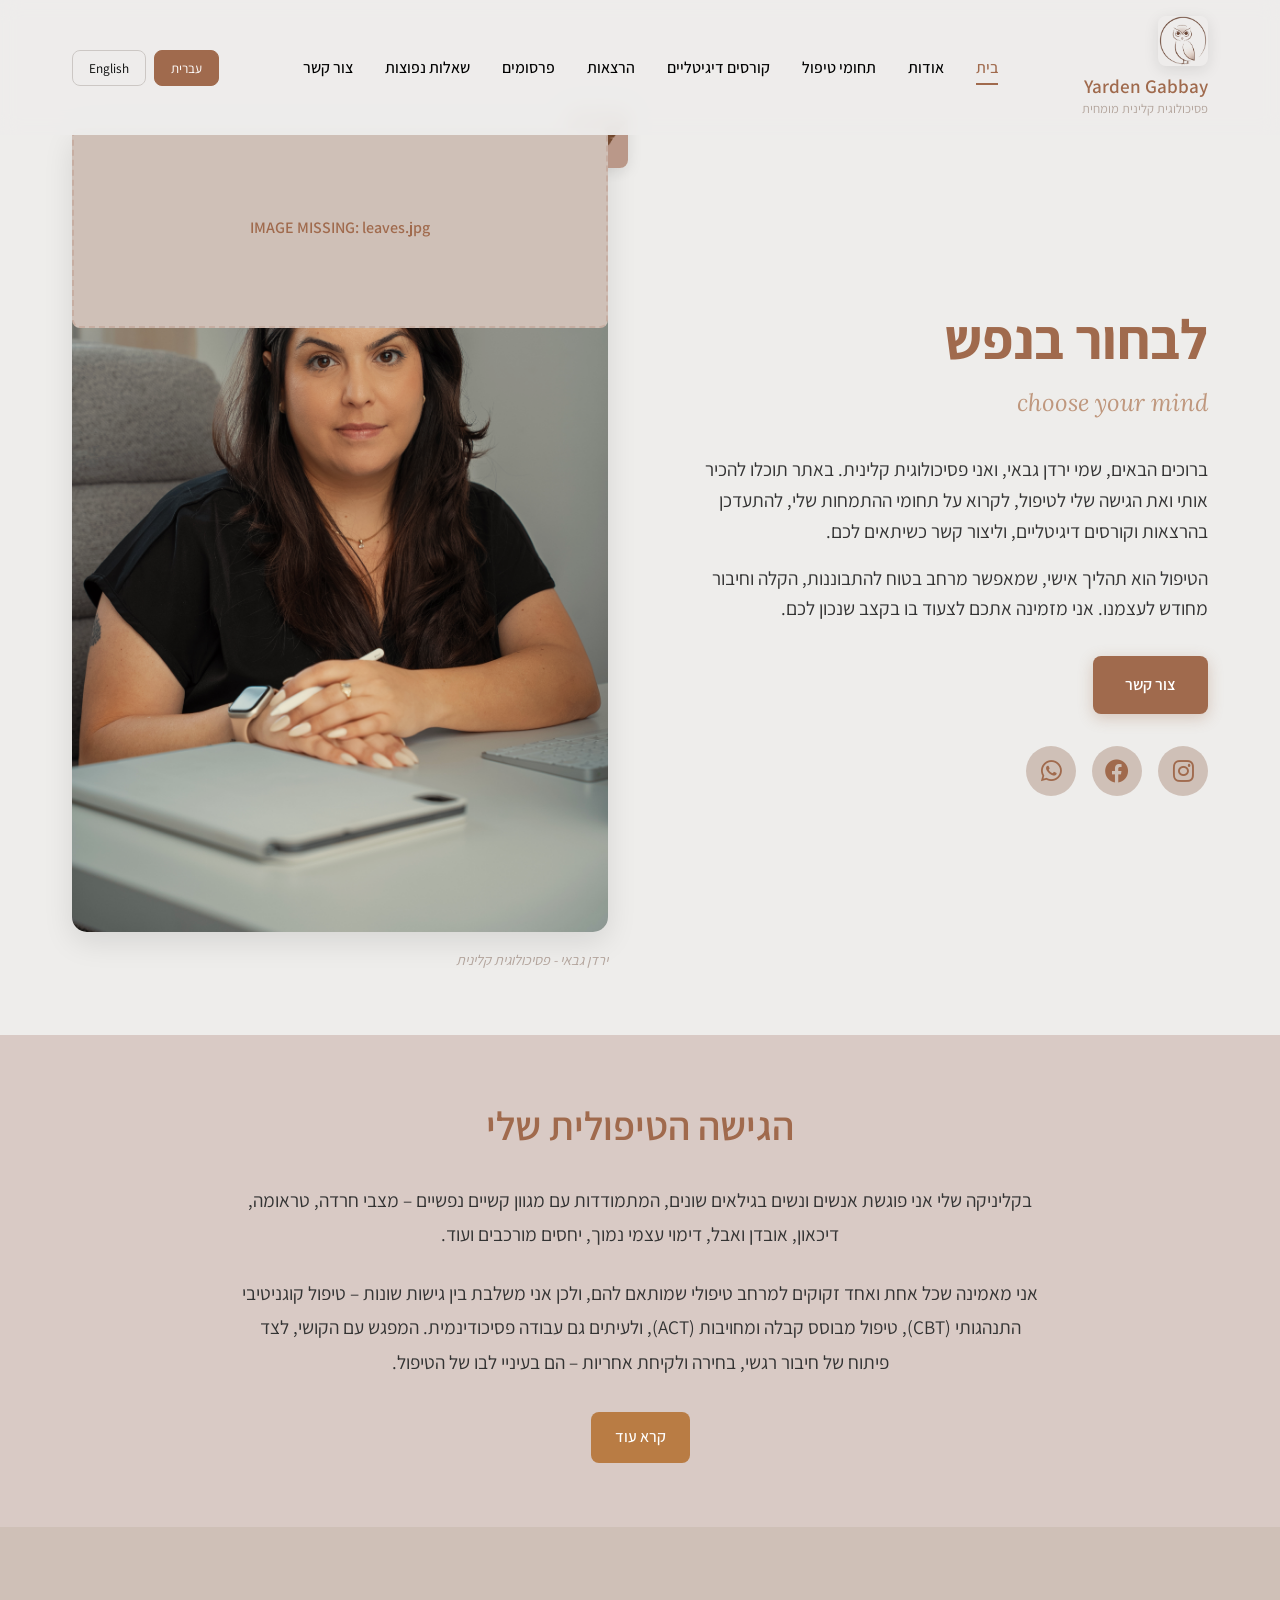
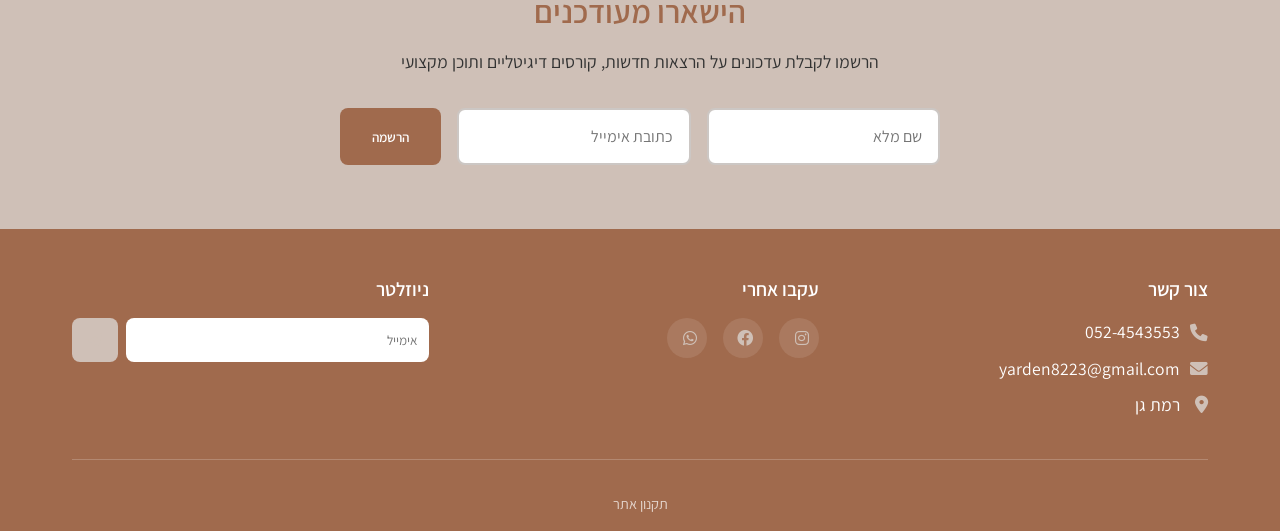
==== index.html @ 20c4f1c5 "terms + english fix" ====
<!DOCTYPE html>
<html lang="he" dir="rtl">
<head>
    <meta charset="UTF-8">
    <meta name="viewport" content="width=device-width, initial-scale=1.0">
    <title>ירדן גבאי - פסיכולוגית קלינית | Yarden Gabbay - Clinical Psychologist</title>
    <link rel="stylesheet" href="assets/css/styles.css">
    <link href="https://fonts.googleapis.com/css2?family=Assistant:wght@300;400;600;700&family=Lora:ital,wght@0,400;0,600;1,400&family=Open+Sans:wght@300;400;600&display=swap" rel="stylesheet">
    <link rel="stylesheet" href="https://cdnjs.cloudflare.com/ajax/libs/font-awesome/6.0.0/css/all.min.css">
</head>
<body>
    <!-- Navigation -->
    <nav class="navbar">
        <div class="nav-container">
            <div class="nav-logo">
                <img src="assets/images/logo.png" class="logo-image">
                <div class="logo-text">
                    <h2>Yarden Gabbay</h2>
                    <p data-en="Clinical Psychologist Specialist" data-he="פסיכולוגית קלינית מומחית">פסיכולוגית קלינית מומחית</p>
                </div>
            </div>
            <div class="nav-menu">
                <a href="index.html" class="nav-link active" data-en="Home" data-he="בית">בית</a>
                <a href="about.html" class="nav-link" data-en="About" data-he="אודות">אודות</a>
                <a href="therapy.html" class="nav-link" data-en="Areas of Therapy" data-he="תחומי טיפול">תחומי טיפול</a>
                <a href="courses.html" class="nav-link" data-en="Digital Courses" data-he="קורסים דיגיטליים">קורסים דיגיטליים</a>
                <a href="lectures.html" class="nav-link" data-en="Lectures" data-he="הרצאות">הרצאות</a>
                <a href="publications.html" class="nav-link" data-en="Publications" data-he="פרסומים">פרסומים</a>
                <a href="faq.html" class="nav-link" data-en="FAQ" data-he="שאלות נפוצות">שאלות נפוצות</a>
                <a href="contact.html" class="nav-link" data-en="Contact" data-he="צור קשר">צור קשר</a>
            </div>
            <div class="nav-toggle">
                <span class="bar"></span>
                <span class="bar"></span>
                <span class="bar"></span>
            </div>
            <div class="language-toggle">
                <button class="lang-btn active" data-lang="he">עברית</button>
                <button class="lang-btn" data-lang="en">English</button>
            </div>
        </div>
    </nav>

    <!-- Hero Section -->
    <section class="hero">
        <div class="hero-container">
            <div class="hero-content">
                <h1 class="hero-title" data-en="choose your mind" data-he="לבחור בנפש">לבחור בנפש</h1>
                <div class="hero-subtitle" data-en="לבחור בנפש" data-he="choose your mind">choose your mind</div>
                <div class="hero-text">
                    <p data-en="Welcome, I'm Yarden Gabbay, a Clinical Psychologist. Here on the website, you can learn about my therapeutic approach, explore areas of specialization, stay updated on lectures and digital courses, and reach out when the time feels right." data-he="ברוכים הבאים, שמי ירדן גבאי, ואני פסיכולוגית קלינית. באתר תוכלו להכיר אותי ואת הגישה שלי לטיפול, לקרוא על תחומי ההתמחות שלי, להתעדכן בהרצאות וקורסים דיגיטליים, וליצור קשר כשיתאים לכם.">ברוכים הבאים, שמי ירדן גבאי, ואני פסיכולוגית קלינית. באתר תוכלו להכיר אותי ואת הגישה שלי לטיפול, לקרוא על תחומי ההתמחות שלי, להתעדכן בהרצאות וקורסים דיגיטליים, וליצור קשר כשיתאים לכם.</p>
                    <p data-en="Therapy is a personal process—a safe space for reflection, relief, and reconnecting with yourself. You're invited to take the first step, at your own pace." data-he="הטיפול הוא תהליך אישי, שמאפשר מרחב בטוח להתבוננות, הקלה וחיבור מחודש לעצמנו. אני מזמינה אתכם לצעוד בו בקצב שנכון לכם.">הטיפול הוא תהליך אישי, שמאפשר מרחב בטוח להתבוננות, הקלה וחיבור מחודש לעצמנו. אני מזמינה אתכם לצעוד בו בקצב שנכון לכם.</p>
                </div>
                <div class="hero-cta">
                    <a href="contact.html" class="cta-button" data-en="Contact Me" data-he="צור קשר">צור קשר</a>
                </div>
                <div class="social-links">
                    <a href="https://instagram.com/yarden.g.psychologist" target="_blank" class="social-link">
                        <i class="fab fa-instagram"></i>
                    </a>
                    <a href="https://www.facebook.com/yarden.g.psychologist" target="_blank" class="social-link">
                        <i class="fab fa-facebook"></i>
                    </a>
                    <a href="https://wa.me/972524543553" target="_blank" class="social-link">
                        <i class="fab fa-whatsapp"></i>
                    </a>
                </div>
            </div>
            <div class="hero-visual">
                <figure>
                    <img src="assets/images/habait.jpg" alt="Yarden Gabbay - Clinical Psychologist" class="hero-image" loading="lazy">
                    <figcaption>ירדן גבאי - פסיכולוגית קלינית</figcaption>
                </figure>
                <div class="decorative-elements">
                    <img src="assets/images/feather-pen.jpg" alt="" class="decorative-icon feather" loading="lazy">
                    <img src="assets/images/leaves.jpg" alt="" class="decorative-icon leaves" loading="lazy">
                </div>
            </div>
        </div>
    </section>

    <!-- Intro Section -->
    <section class="intro">
        <div class="container">
            <div class="intro-content">
                <h2 class="section-title" data-en="My Therapeutic Approach" data-he="הגישה הטיפולית שלי">הגישה הטיפולית שלי</h2>
                <div class="intro-text">
                    <p data-en="In my clinic, I meet people of various ages who are dealing with a range of psychological difficulties – anxiety states, trauma, depression, loss and grief, low self-esteem, complex relationships, and more." data-he="בקליניקה שלי אני פוגשת אנשים ונשים בגילאים שונים, המתמודדות עם מגוון קשיים נפשיים – מצבי חרדה, טראומה, דיכאון, אובדן ואבל, דימוי עצמי נמוך, יחסים מורכבים ועוד.">בקליניקה שלי אני פוגשת אנשים ונשים בגילאים שונים, המתמודדות עם מגוון קשיים נפשיים – מצבי חרדה, טראומה, דיכאון, אובדן ואבל, דימוי עצמי נמוך, יחסים מורכבים ועוד.</p>
                    <p data-en="I believe that each person needs a therapeutic space that is tailored to them, and therefore I combine different approaches – Cognitive Behavioral Therapy (CBT), Acceptance and Commitment Therapy (ACT), and sometimes also psychodynamic work. Meeting with difficulty, alongside developing emotional connection, choice, and taking responsibility – these are, in my view, the heart of therapy." data-he="אני מאמינה שכל אחת ואחד זקוקים למרחב טיפולי שמותאם להם, ולכן אני משלבת בין גישות שונות – טיפול קוגניטיבי התנהגותי (CBT), טיפול מבוסס קבלה ומחויבות (ACT), ולעיתים גם עבודה פסיכודינמית. המפגש עם הקושי, לצד פיתוח של חיבור רגשי, בחירה ולקיחת אחריות – הם בעיניי לבו של הטיפול.">אני מאמינה שכל אחת ואחד זקוקים למרחב טיפולי שמותאם להם, ולכן אני משלבת בין גישות שונות – טיפול קוגניטיבי התנהגותי (CBT), טיפול מבוסס קבלה ומחויבות (ACT), ולעיתים גם עבודה פסיכודינמית. המפגש עם הקושי, לצד פיתוח של חיבור רגשי, בחירה ולקיחת אחריות – הם בעיניי לבו של הטיפול.</p>
                </div>
                <a href="about.html" class="read-more-btn" data-en="Read More" data-he="קרא עוד">קרא עוד</a>
            </div>
        </div>
    </section>

    <!-- Newsletter Section -->
    <section class="newsletter">
        <div class="container">
            <div class="newsletter-content">
                <h3 data-en="Stay Updated" data-he="הישארו מעודכנים">הישארו מעודכנים</h3>
                <p data-en="Subscribe to receive updates on new lectures, digital courses, and professional content" data-he="הרשמו לקבלת עדכונים על הרצאות חדשות, קורסים דיגיטליים ותוכן מקצועי">הרשמו לקבלת עדכונים על הרצאות חדשות, קורסים דיגיטליים ותוכן מקצועי</p>
                <form class="newsletter-form">
                    <input type="text" placeholder="שם מלא" data-en-placeholder="Full Name" data-he-placeholder="שם מלא" required>
                    <input type="email" placeholder="כתובת אימייל" data-en-placeholder="Email Address" data-he-placeholder="כתובת אימייל" required>
                    <button type="submit" class="newsletter-btn" data-en="Subscribe" data-he="הרשמה">הרשמה</button>
                </form>
            </div>
        </div>
    </section>

    <!-- Footer -->
    <footer class="footer">
        <div class="container">
            <div class="footer-content">
                <div class="footer-section">
                    <h4 data-en="Contact" data-he="צור קשר">צור קשר</h4>
                    <p><i class="fas fa-phone"></i> 052-4543553</p>
                    <p><i class="fas fa-envelope"></i> yarden8223@gmail.com</p>
                    <p><i class="fas fa-map-marker-alt"></i> <span data-en="Ramat Gan" data-he="רמת גן">רמת גן</span></p>
                </div>
                <div class="footer-section">
                    <h4 data-en="Follow Me" data-he="עקבו אחרי">עקבו אחרי</h4>
                    <div class="social-links-footer">
                        <a href="https://instagram.com/yarden.g.psychologist" target="_blank">
                            <i class="fab fa-instagram"></i>
                        </a>
                        <a href="https://www.facebook.com/yarden.g.psychologist" target="_blank">
                            <i class="fab fa-facebook"></i>
                        </a>
                        <a href="https://wa.me/972524543553" target="_blank">
                            <i class="fab fa-whatsapp"></i>
                        </a>
                    </div>
                </div>
                <div class="footer-section">
                    <h4 data-en="Newsletter" data-he="ניוזלטר">ניוזלטר</h4>
                    <form class="footer-newsletter">
                        <input type="email" placeholder="אימייל" data-en-placeholder="Email" data-he-placeholder="אימייל" required>
                        <button type="submit"><i class="fas fa-paper-plane"></i></button>
                    </form>
                </div>
            </div>
            <div class="footer-disclaimer">
                <p><a href="terms.html" class="footer-link" data-en="Terms and Conditions" data-he="תקנון אתר">תקנון אתר</a></p>
            </div>
        </div>
    </footer>

    <script src="assets/js/script.js"></script>
    <script src="assets/js/image-handler.js"></script>
</body>
</html>
---- assets/css/styles.css ----
/* Reset and Base Styles */
* {
    margin: 0;
    padding: 0;
    box-sizing: border-box;
}

:root {
    /* Color Palette */
    --bg-primary: #eeedeb;
    --accent-primary: #a06a4d;
    --accent-secondary: #bf977d;
    --accent-hover: #9f5e36;
    --accent-light: #cfc0b7;
    --accent-muted: #c7aea2;
    --text-muted: #b4a59d;
    --card-bg: #d9cac5;
    --button-secondary: #b97c44;
    --border-color: #ccc7c4;
    
    /* Typography */
    --font-hebrew: 'Assistant', sans-serif;
    --font-english: 'Lora', serif;
    --font-ui: 'Open Sans', sans-serif;
    
    /* Spacing */
    --section-padding: 4rem 0;
    --container-padding: 0 2rem;
    --border-radius: 8px;
    --transition: all 0.3s ease;
}

/* Image System - Global Rules */
figure {
    margin: 0;
    padding: 0;
    text-align: center;
    opacity: 0;
    transform: translateY(30px);
    animation: fadeInUp 0.8s ease forwards;
}

figure img {
    max-width: 100%;
    height: auto;
    border-radius: var(--border-radius);
    box-shadow: 0 4px 15px rgba(0, 0, 0, 0.1);
    transition: all 0.4s cubic-bezier(0.4, 0, 0.2, 1);
    object-fit: cover;
    object-position: center;
    filter: brightness(0.95);
}

figure img:hover {
    transform: scale(1.05) translateY(-5px);
    box-shadow: 0 8px 25px rgba(0, 0, 0, 0.2);
    filter: brightness(1.05);
}

/* Image Animation Keyframes */
@keyframes fadeInUp {
    from {
        opacity: 0;
        transform: translateY(30px);
    }
    to {
        opacity: 1;
        transform: translateY(0);
    }
}

@keyframes float {
    0%, 100% {
        transform: translateY(0px);
    }
    50% {
        transform: translateY(-10px);
    }
}

@keyframes pulse {
    0%, 100% {
        transform: scale(1);
    }
    50% {
        transform: scale(1.02);
    }
}

@keyframes slideInLeft {
    from {
        opacity: 0;
        transform: translateX(-50px);
    }
    to {
        opacity: 1;
        transform: translateX(0);
    }
}

@keyframes slideInRight {
    from {
        opacity: 0;
        transform: translateX(50px);
    }
    to {
        opacity: 1;
        transform: translateX(0);
    }
}

/* Staggered animation delays for multiple images */
figure:nth-child(1) { animation-delay: 0.1s; }
figure:nth-child(2) { animation-delay: 0.2s; }
figure:nth-child(3) { animation-delay: 0.3s; }
figure:nth-child(4) { animation-delay: 0.4s; }
figure:nth-child(5) { animation-delay: 0.5s; }
figure:nth-child(6) { animation-delay: 0.6s; }

/* Special animations for different image types */
.hero-image {
    animation: fadeInUp 1s ease forwards, float 6s ease-in-out infinite;
}

.about-photo {
    animation: slideInLeft 0.8s ease forwards;
}

.therapy-image img {
    animation: slideInRight 0.8s ease forwards;
}

.article-image img {
    animation: fadeInUp 0.8s ease forwards, pulse 4s ease-in-out infinite;
}

/* Additional image animations */
.course-image {
    animation: fadeInUp 0.8s ease forwards;
    transition: all 0.4s cubic-bezier(0.4, 0, 0.2, 1);
}

.course-image:hover {
    transform: scale(1.08) translateY(-8px);
    box-shadow: 0 12px 30px rgba(0, 0, 0, 0.25);
}

.lecture-image {
    animation: slideInRight 0.8s ease forwards;
    transition: all 0.4s cubic-bezier(0.4, 0, 0.2, 1);
}

.lecture-image:hover {
    transform: scale(1.06) rotate(1deg);
    box-shadow: 0 10px 25px rgba(0, 0, 0, 0.2);
}

.publication-image {
    animation: fadeInUp 0.8s ease forwards;
    transition: all 0.4s cubic-bezier(0.4, 0, 0.2, 1);
}

.publication-image:hover {
    transform: scale(1.04) translateY(-3px);
    box-shadow: 0 8px 20px rgba(0, 0, 0, 0.18);
}

/* Loading animation for images */
.image-loading {
    opacity: 0;
    transform: scale(0.9);
    transition: opacity 0.6s ease, transform 0.6s ease;
}

.image-loaded {
    opacity: 1;
    transform: scale(1);
}

/* Parallax effect for hero images */
.hero-image {
    transform-style: preserve-3d;
    perspective: 1000px;
}

.hero-image:hover {
    transform: scale(1.05) translateZ(20px);
}

/* Bounce animation for interactive elements */
@keyframes bounce {
    0%, 20%, 50%, 80%, 100% {
        transform: translateY(0);
    }
    40% {
        transform: translateY(-10px);
    }
    60% {
        transform: translateY(-5px);
    }
}

.bounce-on-hover:hover {
    animation: bounce 1s ease;
}

/* Respect prefers-reduced-motion */
@media (prefers-reduced-motion: reduce) {
    figure {
        animation: none;
        opacity: 1;
        transform: none;
    }
    
    figure img:hover {
        transform: none;
        filter: none;
    }
    
    .hero-image,
    .about-photo,
    .therapy-image img,
    .article-image img,
    .course-image,
    .lecture-image,
    .publication-image,
    .logo-image,
    .icon-img,
    .article-decoration {
        animation: none;
    }
    
    .bounce-on-hover:hover {
        animation: none;
    }
    
    .image-loading,
    .image-loaded {
        opacity: 1;
        transform: none;
    }
}

figcaption {
    margin-top: 0.5rem;
    font-size: 0.9rem;
    color: var(--text-muted);
    font-style: italic;
}

/* Image Placeholder for Missing Images */
.image-placeholder {
    display: flex;
    align-items: center;
    justify-content: center;
    min-height: 200px;
    background: var(--accent-light);
    border: 2px dashed var(--accent-muted);
    border-radius: var(--border-radius);
    color: var(--accent-primary);
    font-weight: 600;
    font-size: 1rem;
    text-align: center;
    padding: 2rem;
}

/* Responsive Image Sizing */
.hero-image {
    width: 100%;
    max-width: 500px;
    height: auto;
}

.content-image {
    width: 100%;
    max-width: 400px;
    height: auto;
}

/* RTL/LTR Image Alignment */
[dir="rtl"] figure {
    text-align: center;
}

[dir="ltr"] figure {
    text-align: center;
}

@media (min-width: 768px) {
    [dir="rtl"] figure {
        text-align: right;
    }
    
    [dir="ltr"] figure {
        text-align: left;
    }
}

body {
    font-family: var(--font-hebrew);
    background-color: var(--bg-primary);
    color: #000;
    line-height: 1.6;
    direction: rtl;
}

.container {
    max-width: 1200px;
    margin: 0 auto;
    padding: var(--container-padding);
}

/* Typography */
h1, h2, h3, h4, h5, h6 {
    font-family: var(--font-hebrew);
    font-weight: 600;
    margin-bottom: 1rem;
    line-height: 1.3;
}

h1 { font-size: 2.5rem; }
h2 { font-size: 2rem; }
h3 { font-size: 1.5rem; }
h4 { font-size: 1.25rem; }

p {
    margin-bottom: 1rem;
    font-size: 1.1rem;
}

/* Navigation */
.navbar {
    position: fixed;
    top: 0;
    width: 100%;
    background: rgba(238, 237, 235, 0.95);
    backdrop-filter: blur(10px);
    z-index: 1000;
    padding: 1rem 0;
    transition: var(--transition);
}

.nav-container {
    max-width: 1200px;
    margin: 0 auto;
    padding: 0 2rem;
    display: flex;
    justify-content: space-between;
    align-items: center;
}

.nav-logo .logo-img {
    height: 50px;
    width: auto;
}

.nav-menu {
    display: flex;
    gap: 2rem;
    align-items: center;
}

.nav-link {
    text-decoration: none;
    color: #000;
    font-weight: 500;
    transition: var(--transition);
    position: relative;
}

.nav-link:hover,
.nav-link.active {
    color: var(--accent-primary);
}

.nav-link::after {
    content: '';
    position: absolute;
    bottom: -5px;
    left: 0;
    width: 0;
    height: 2px;
    background: var(--accent-primary);
    transition: var(--transition);
}

.nav-link:hover::after,
.nav-link.active::after {
    width: 100%;
}

.nav-toggle {
    display: none;
    flex-direction: column;
    cursor: pointer;
}

.bar {
    width: 25px;
    height: 3px;
    background: #000;
    margin: 3px 0;
    transition: var(--transition);
}

.language-toggle {
    display: flex;
    gap: 0.5rem;
}

.lang-btn {
    background: none;
    border: 1px solid var(--border-color);
    padding: 0.5rem 1rem;
    border-radius: var(--border-radius);
    cursor: pointer;
    transition: var(--transition);
    font-family: var(--font-hebrew);
}

.lang-btn.active,
.lang-btn:hover {
    background: var(--accent-primary);
    color: white;
    border-color: var(--accent-primary);
}

/* Hero Section */
.hero {
    padding: 8rem 0 4rem;
    background: var(--bg-primary);
    min-height: 100vh;
    display: flex;
    align-items: center;
}

.hero-container {
    max-width: 1200px;
    margin: 0 auto;
    padding: 0 2rem;
    display: grid;
    grid-template-columns: 1fr 1fr;
    gap: 4rem;
    align-items: center;
}

.hero-title {
    font-size: 3.5rem;
    font-weight: 700;
    color: var(--accent-primary);
    margin-bottom: 0.5rem;
    animation: fadeInUp 1s ease;
}

.hero-subtitle {
    font-family: var(--font-english);
    font-size: 1.5rem;
    color: var(--accent-secondary);
    margin-bottom: 2rem;
    font-style: italic;
    animation: fadeInUp 1s ease 0.2s both;
}

.hero-text {
    margin-bottom: 2rem;
    animation: fadeInUp 1s ease 0.4s both;
}

.hero-text p {
    font-size: 1.2rem;
    margin-bottom: 1rem;
    color: #333;
}

.hero-cta {
    margin-bottom: 2rem;
    animation: fadeInUp 1s ease 0.6s both;
}

.cta-button {
    display: inline-block;
    background: var(--accent-primary);
    color: white;
    padding: 1rem 2rem;
    text-decoration: none;
    border-radius: var(--border-radius);
    font-weight: 600;
    transition: var(--transition);
    box-shadow: 0 4px 15px rgba(160, 106, 77, 0.3);
}

.cta-button:hover {
    background: var(--accent-hover);
    transform: translateY(-2px);
    box-shadow: 0 6px 20px rgba(160, 106, 77, 0.4);
}

.social-links {
    display: flex;
    gap: 1rem;
    animation: fadeInUp 1s ease 0.8s both;
}

.social-link {
    display: flex;
    align-items: center;
    justify-content: center;
    width: 50px;
    height: 50px;
    background: var(--accent-light);
    color: var(--accent-primary);
    border-radius: 50%;
    text-decoration: none;
    transition: var(--transition);
    font-size: 1.5rem;
}

.social-link:hover {
    background: var(--accent-primary);
    color: white;
    transform: scale(1.1);
}

.hero-visual {
    position: relative;
    display: flex;
    justify-content: center;
    align-items: center;
    animation: fadeInRight 1s ease 0.4s both;
    min-height: 400px;
}

.hero-image {
    max-width: 100%;
    height: auto;
    border-radius: 15px;
    box-shadow: 0 10px 30px rgba(0, 0, 0, 0.1);
    object-fit: contain;
}

.decorative-elements {
    position: absolute;
    width: 100%;
    height: 100%;
    pointer-events: none;
    z-index: 2;
}

.decorative-icon {
    position: absolute;
    opacity: 0.3;
    transition: var(--transition);
    width: 60px;
    height: auto;
    z-index: 1;
}

.decorative-icon[src*="feather-pen.jpg"] {
    width: 60px;
    height: auto;
}

.decorative-icon[src*="leaves.jpg"] {
    width: 80px;
    height: auto;
}

.decorative-icon.feather {
    top: -20px;
    right: -20px;
    width: 60px;
    height: auto;
    transform: rotate(15deg);
}

.decorative-icon.leaves {
    bottom: -20px;
    left: -20px;
    width: 80px;
    height: auto;
    transform: rotate(-10deg);
}

/* Intro Section */
.intro {
    padding: var(--section-padding);
    background: var(--card-bg);
}

.intro-content {
    max-width: 800px;
    margin: 0 auto;
    text-align: center;
}

.section-title {
    font-size: 2.5rem;
    color: var(--accent-primary);
    margin-bottom: 2rem;
    animation: fadeInUp 1s ease;
}

.intro-text {
    margin-bottom: 2rem;
    animation: fadeInUp 1s ease 0.2s both;
}

.intro-text p {
    font-size: 1.2rem;
    line-height: 1.8;
    color: #333;
    margin-bottom: 1.5rem;
}

.read-more-btn {
    display: inline-block;
    background: var(--button-secondary);
    color: white;
    padding: 0.8rem 1.5rem;
    text-decoration: none;
    border-radius: var(--border-radius);
    font-weight: 500;
    transition: var(--transition);
    animation: fadeInUp 1s ease 0.4s both;
}

.read-more-btn:hover {
    background: var(--accent-hover);
    transform: translateY(-2px);
}

/* Newsletter Section */
.newsletter {
    padding: var(--section-padding);
    background: var(--accent-light);
}

.newsletter-content {
    max-width: 600px;
    margin: 0 auto;
    text-align: center;
}

.newsletter-content h3 {
    font-size: 2rem;
    color: var(--accent-primary);
    margin-bottom: 1rem;
}

.newsletter-content p {
    font-size: 1.1rem;
    margin-bottom: 2rem;
    color: #333;
}

.newsletter-form {
    display: flex;
    gap: 1rem;
    flex-wrap: wrap;
    justify-content: center;
}

.newsletter-form input {
    flex: 1;
    min-width: 200px;
    padding: 1rem;
    border: 2px solid var(--border-color);
    border-radius: var(--border-radius);
    font-family: var(--font-hebrew);
    font-size: 1rem;
    transition: var(--transition);
}

.newsletter-form input:focus {
    outline: none;
    border-color: var(--accent-primary);
}

.newsletter-btn {
    background: var(--accent-primary);
    color: white;
    border: none;
    padding: 1rem 2rem;
    border-radius: var(--border-radius);
    font-family: var(--font-hebrew);
    font-weight: 600;
    cursor: pointer;
    transition: var(--transition);
}

.newsletter-btn:hover {
    background: var(--accent-hover);
    transform: translateY(-2px);
}

/* Footer */
.footer {
    background: var(--accent-primary);
    color: white;
    padding: 3rem 0 1rem;
}

.footer-content {
    display: grid;
    grid-template-columns: repeat(auto-fit, minmax(250px, 1fr));
    gap: 2rem;
    margin-bottom: 2rem;
}

.footer-section h4 {
    margin-bottom: 1rem;
    font-size: 1.2rem;
}

.footer-section p {
    margin-bottom: 0.5rem;
    display: flex;
    align-items: center;
    gap: 0.5rem;
}

.footer-section i {
    width: 20px;
    color: var(--accent-light);
}

.social-links-footer {
    display: flex;
    gap: 1rem;
}

.social-links-footer a {
    display: flex;
    align-items: center;
    justify-content: center;
    width: 40px;
    height: 40px;
    background: rgba(255, 255, 255, 0.1);
    color: white;
    border-radius: 50%;
    text-decoration: none;
    transition: var(--transition);
}

.social-links-footer a:hover {
    background: rgba(255, 255, 255, 0.2);
    transform: scale(1.1);
}

.footer-newsletter {
    display: flex;
    gap: 0.5rem;
}

.footer-newsletter input {
    flex: 1;
    padding: 0.8rem;
    border: none;
    border-radius: var(--border-radius);
    font-family: var(--font-hebrew);
}

.footer-newsletter button {
    background: var(--accent-light);
    color: var(--accent-primary);
    border: none;
    padding: 0.8rem;
    border-radius: var(--border-radius);
    cursor: pointer;
    transition: var(--transition);
}

.footer-newsletter button:hover {
    background: white;
}

.footer-disclaimer {
    text-align: center;
    padding-top: 2rem;
    border-top: 1px solid rgba(255, 255, 255, 0.2);
}

.footer-disclaimer p {
    font-size: 0.9rem;
    opacity: 0.8;
    margin: 0;
}

.footer-link {
    color: white;
    text-decoration: none;
    font-family: var(--font-hebrew);
    font-size: 0.9rem;
    transition: var(--transition);
    opacity: 0.9;
}

.footer-link:hover {
    color: var(--accent-light);
    text-decoration: underline;
    opacity: 1;
}

/* Animations */
@keyframes fadeInUp {
    from {
        opacity: 0;
        transform: translateY(30px);
    }
    to {
        opacity: 1;
        transform: translateY(0);
    }
}

@keyframes fadeInRight {
    from {
        opacity: 0;
        transform: translateX(30px);
    }
    to {
        opacity: 1;
        transform: translateX(0);
    }
}

/* Responsive Design */
@media (max-width: 768px) {
    .nav-menu {
        position: fixed;
        left: -100%;
        top: 70px;
        flex-direction: column;
        background-color: var(--bg-primary);
        width: 100%;
        text-align: center;
        transition: 0.3s;
        box-shadow: 0 10px 27px rgba(0, 0, 0, 0.05);
        padding: 2rem 0;
    }

    .nav-menu.active {
        left: 0;
    }

    .nav-toggle {
        display: flex;
    }

    .nav-toggle.active .bar:nth-child(2) {
        opacity: 0;
    }

    .nav-toggle.active .bar:nth-child(1) {
        transform: translateY(8px) rotate(45deg);
    }

    .nav-toggle.active .bar:nth-child(3) {
        transform: translateY(-8px) rotate(-45deg);
    }

    .hero-container {
        grid-template-columns: 1fr;
        text-align: center;
        gap: 2rem;
    }

    .hero-title {
        font-size: 2.5rem;
    }

    .hero-visual {
        min-height: 300px;
    }

    .hero-image {
        max-width: 350px;
    }

    .about-grid {
        grid-template-columns: 1fr;
        gap: 2rem;
    }

    .about-visual {
        position: static;
        margin-top: 2rem;
    }

    .about-images {
        gap: 1.5rem;
    }

    .therapy-image-overlay {
        position: static;
        margin: 2rem auto;
        text-align: center;
    }

    .therapy-image {
        max-width: 250px;
        transform: rotate(-3deg);
    }

    .newsletter-form {
        flex-direction: column;
    }

    .newsletter-form input {
        min-width: auto;
    }

    .footer-content {
        grid-template-columns: 1fr;
        text-align: center;
    }
}

@media (max-width: 480px) {
    .container {
        padding: 0 1rem;
    }

    .hero-title {
        font-size: 2rem;
    }

    .section-title {
        font-size: 1.8rem;
    }
}

/* About Page Styles */
.about-hero {
    padding: 8rem 0 4rem;
    background: var(--bg-primary);
    text-align: center;
}

.page-title {
    font-size: 3rem;
    color: var(--accent-primary);
    margin-bottom: 1rem;
    animation: fadeInUp 1s ease;
}

.page-subtitle {
    font-size: 1.3rem;
    color: var(--accent-secondary);
    animation: fadeInUp 1s ease 0.2s both;
}

.about-content {
    padding: var(--section-padding);
    background: white;
}

.about-grid {
    display: grid;
    grid-template-columns: 2fr 1fr;
    gap: 4rem;
    align-items: start;
}

.about-section {
    margin-bottom: 3rem;
    animation: fadeInUp 1s ease;
}

.about-section h2 {
    color: var(--accent-primary);
    font-size: 1.8rem;
    margin-bottom: 1.5rem;
    font-weight: 600;
}

.about-section p {
    color: #333;
    line-height: 1.8;
    margin-bottom: 1.5rem;
    font-size: 1.1rem;
}

.credentials-list {
    list-style: none;
    padding: 0;
}

.credentials-list li {
    color: #333;
    margin-bottom: 1rem;
    padding-right: 2rem;
    position: relative;
    line-height: 1.6;
    font-size: 1.1rem;
}

.credentials-list li::before {
    content: '✓';
    position: absolute;
    right: 0;
    color: var(--accent-primary);
    font-weight: bold;
    font-size: 1.2rem;
}

.about-visual {
    text-align: center;
    position: sticky;
    top: 120px;
}

.about-images {
    display: flex;
    flex-direction: column;
    gap: 2rem;
    margin-bottom: 2rem;
}

.about-image {
    margin: 0;
}

.about-photo {
    max-width: 100%;
    height: auto;
    border-radius: 15px;
    box-shadow: 0 10px 30px rgba(0, 0, 0, 0.1);
    transition: var(--transition);
}

.about-photo:hover {
    transform: translateY(-5px);
    box-shadow: 0 15px 40px rgba(0, 0, 0, 0.15);
}

.photo-decoration {
    position: absolute;
    top: -20px;
    right: -20px;
}

.photo-decoration .decorative-icon {
    width: 60px;
    height: auto;
    opacity: 0.3;
    transform: rotate(15deg);
}

.photo-caption h3 {
    color: var(--accent-primary);
    margin-bottom: 0.5rem;
    font-size: 1.5rem;
}

.photo-caption p {
    color: var(--accent-secondary);
    font-size: 1rem;
}

.about-cta {
    padding: var(--section-padding);
    background: var(--accent-light);
    text-align: center;
}

.cta-content h2 {
    color: var(--accent-primary);
    font-size: 2.5rem;
    margin-bottom: 1rem;
}

.cta-content p {
    color: #333;
    font-size: 1.2rem;
    margin-bottom: 2rem;
    max-width: 600px;
    margin-left: auto;
    margin-right: auto;
}

/* English Language Styles */
[lang="en"] {
    direction: ltr;
    font-family: var(--font-english);
    text-align: left;
}

[lang="en"] .nav-menu {
    flex-direction: row-reverse;
}

[lang="en"] .hero-container {
    flex-direction: row-reverse;
}

[lang="en"] .intro-content {
    text-align: left;
}

[lang="en"] .newsletter-content {
    text-align: left;
}

[lang="en"] .footer-content {
    flex-direction: row-reverse;
}

[lang="en"] .about-grid {
    flex-direction: row-reverse;
}

[lang="en"] .credentials-list li {
    padding-right: 0;
    padding-left: 2rem;
}

[lang="en"] .credentials-list li::before {
    right: auto;
    left: 0;
}

[lang="en"] .photo-decoration {
    right: auto;
    left: -20px;
}

/* Therapy Page Styles */
.therapy-hero {
    padding: 8rem 0 4rem;
    background: var(--bg-primary);
    text-align: center;
}

.therapy-areas {
    padding: var(--section-padding);
    background: white;
}

.therapy-grid {
    display: grid;
    grid-template-columns: repeat(auto-fit, minmax(300px, 1fr));
    gap: 2rem;
    margin-top: 2rem;
}

.therapy-card {
    background: var(--card-bg);
    padding: 2rem;
    border-radius: var(--border-radius);
    text-align: center;
    transition: var(--transition);
    box-shadow: 0 4px 15px rgba(0, 0, 0, 0.05);
    animation: fadeInUp 1s ease;
}

.therapy-card:hover {
    transform: translateY(-5px);
    box-shadow: 0 8px 25px rgba(0, 0, 0, 0.1);
}

.therapy-icon {
    margin-bottom: 1.5rem;
}

.therapy-icon i {
    font-size: 3rem;
    color: var(--accent-primary);
    background: linear-gradient(135deg, var(--accent-primary), var(--accent-secondary));
    -webkit-background-clip: text;
    -webkit-text-fill-color: transparent;
    background-clip: text;
}

.therapy-card h3 {
    color: var(--accent-primary);
    font-size: 1.5rem;
    margin-bottom: 1rem;
    font-weight: 600;
}

.therapy-card p {
    color: #333;
    line-height: 1.6;
    font-size: 1rem;
}

.therapy-approach {
    padding: var(--section-padding);
    background: var(--accent-light);
    position: relative;
}

.therapy-image-overlay {
    position: absolute;
    top: -200px;
    left: 10%;
    z-index: 10;
}

.therapy-image {
    max-width: 300px;
    transform: rotate(-5deg);
}

.therapy-image img {
    width: 100%;
    height: auto;
    border-radius: 15px;
    box-shadow: 0 10px 30px rgba(0, 0, 0, 0.1);
    transition: var(--transition);
}

.therapy-image img:hover {
    transform: translateY(-5px);
    box-shadow: 0 15px 40px rgba(0, 0, 0, 0.15);
}

.approach-content {
    max-width: 800px;
    margin: 0 auto;
    text-align: center;
}

.approach-content h2 {
    color: var(--accent-primary);
    font-size: 2.5rem;
    margin-bottom: 1rem;
}

.approach-content > p {
    color: #333;
    font-size: 1.2rem;
    margin-bottom: 3rem;
}

.approach-methods {
    display: grid;
    grid-template-columns: repeat(auto-fit, minmax(250px, 1fr));
    gap: 2rem;
}

.method {
    background: white;
    padding: 2rem;
    border-radius: var(--border-radius);
    box-shadow: 0 4px 15px rgba(0, 0, 0, 0.05);
    transition: var(--transition);
}

.method:hover {
    transform: translateY(-3px);
    box-shadow: 0 6px 20px rgba(0, 0, 0, 0.1);
}

.method h4 {
    color: var(--accent-primary);
    font-size: 1.3rem;
    margin-bottom: 1rem;
    font-weight: 600;
}

.method p {
    color: #333;
    line-height: 1.6;
}

.therapy-cta {
    padding: var(--section-padding);
    background: var(--accent-primary);
    color: white;
    text-align: center;
}

.therapy-cta .cta-content h2 {
    color: white;
    font-size: 2.5rem;
    margin-bottom: 1rem;
}

.therapy-cta .cta-content p {
    color: rgba(255, 255, 255, 0.9);
    font-size: 1.2rem;
    margin-bottom: 2rem;
    max-width: 600px;
    margin-left: auto;
    margin-right: auto;
}

.therapy-cta .cta-button {
    background: white;
    color: var(--accent-primary);
    border: 2px solid white;
}

.therapy-cta .cta-button:hover {
    background: transparent;
    color: white;
}

/* Courses Page Styles */
.courses-hero {
    padding: 8rem 0 4rem;
    background: var(--bg-primary);
    text-align: center;
}

.coming-soon {
    padding: var(--section-padding);
    background: white;
    text-align: center;
}

.coming-soon-content {
    max-width: 600px;
    margin: 0 auto;
}

.coming-soon-icon {
    margin-bottom: 2rem;
}

.coming-soon-icon i {
    font-size: 4rem;
    color: var(--accent-primary);
    background: linear-gradient(135deg, var(--accent-primary), var(--accent-secondary));
    -webkit-background-clip: text;
    -webkit-text-fill-color: transparent;
    background-clip: text;
}

.coming-soon h2 {
    color: var(--accent-primary);
    font-size: 2.5rem;
    margin-bottom: 1.5rem;
}

.coming-soon p {
    color: #333;
    font-size: 1.2rem;
    line-height: 1.6;
    margin-bottom: 2rem;
}

.features-list {
    list-style: none;
    padding: 0;
    margin-bottom: 3rem;
    text-align: right;
}

.features-list li {
    color: #333;
    margin-bottom: 1rem;
    padding-right: 2rem;
    position: relative;
    line-height: 1.6;
    font-size: 1.1rem;
}

.features-list li::before {
    content: '✓';
    position: absolute;
    right: 0;
    color: var(--accent-primary);
    font-weight: bold;
    font-size: 1.2rem;
}

.newsletter-signup {
    background: var(--accent-light);
    padding: 2rem;
    border-radius: var(--border-radius);
    margin-top: 2rem;
}

.newsletter-signup h3 {
    color: var(--accent-primary);
    font-size: 1.5rem;
    margin-bottom: 1rem;
}

.newsletter-signup p {
    color: #333;
    margin-bottom: 1.5rem;
}

.courses-newsletter {
    display: flex;
    gap: 1rem;
    flex-wrap: wrap;
    justify-content: center;
}

.courses-newsletter input {
    flex: 1;
    min-width: 200px;
    padding: 1rem;
    border: 2px solid var(--border-color);
    border-radius: var(--border-radius);
    font-family: var(--font-hebrew);
    font-size: 1rem;
    transition: var(--transition);
}

.courses-newsletter input:focus {
    outline: none;
    border-color: var(--accent-primary);
}

.courses-newsletter .newsletter-btn {
    background: var(--accent-primary);
    color: white;
    border: none;
    padding: 1rem 2rem;
    border-radius: var(--border-radius);
    font-family: var(--font-hebrew);
    font-weight: 600;
    cursor: pointer;
    transition: var(--transition);
}

.courses-newsletter .newsletter-btn:hover {
    background: var(--accent-hover);
    transform: translateY(-2px);
}

/* English Language Styles for Courses */
[lang="en"] .features-list {
    text-align: left;
}

[lang="en"] .features-list li {
    padding-right: 0;
    padding-left: 2rem;
}

[lang="en"] .features-list li::before {
    right: auto;
    left: 0;
}

/* Lectures Page Styles */
.lectures-hero {
    padding: 8rem 0 4rem;
    background: var(--bg-primary);
    text-align: center;
}

.lectures-newsletter {
    display: flex;
    gap: 1rem;
    flex-wrap: wrap;
    justify-content: center;
}

.lectures-newsletter input {
    flex: 1;
    min-width: 200px;
    padding: 1rem;
    border: 2px solid var(--border-color);
    border-radius: var(--border-radius);
    font-family: var(--font-hebrew);
    font-size: 1rem;
    transition: var(--transition);
}

.lectures-newsletter input:focus {
    outline: none;
    border-color: var(--accent-primary);
}

.lectures-newsletter .newsletter-btn {
    background: var(--accent-primary);
    color: white;
    border: none;
    padding: 1rem 2rem;
    border-radius: var(--border-radius);
    font-family: var(--font-hebrew);
    font-weight: 600;
    cursor: pointer;
    transition: var(--transition);
}

.lectures-newsletter .newsletter-btn:hover {
    background: var(--accent-hover);
    transform: translateY(-2px);
}

/* Publications Page Styles */
.publications-hero {
    padding: 8rem 0 4rem;
    background: var(--bg-primary);
}

.publications-hero-content {
    text-align: center;
}

.featured-media,
.original-articles {
    padding: var(--section-padding);
}

.featured-media {
    background: white;
}

.original-articles {
    background: var(--accent-light);
}

.section-header {
    display: flex;
    align-items: center;
    gap: 1rem;
    margin-bottom: 3rem;
    justify-content: center;
}

.section-icon {
    width: 60px;
    height: 60px;
    border-radius: 50%;
    overflow: hidden;
    flex-shrink: 0;
}

.icon-img {
    width: 100%;
    height: 100%;
    object-fit: cover;
    transition: all 0.3s ease;
    animation: fadeInUp 0.8s ease forwards;
}

.icon-img:hover {
    transform: scale(1.1);
    filter: brightness(1.1);
}

.featured-media h2,
.original-articles h2 {
    color: var(--accent-primary);
    font-size: 2.5rem;
    margin: 0;
    text-align: center;
}

.articles-grid {
    display: grid;
    grid-template-columns: repeat(auto-fit, minmax(350px, 1fr));
    gap: 2rem;
}

.article-card {
    background: white;
    border-radius: var(--border-radius);
    overflow: hidden;
    box-shadow: 0 4px 15px rgba(0, 0, 0, 0.05);
    transition: var(--transition);
    animation: fadeInUp 1s ease;
}

.article-card:hover {
    transform: translateY(-5px);
    box-shadow: 0 8px 25px rgba(0, 0, 0, 0.1);
}

.article-content {
    padding: 2rem;
}

.article-content h3 {
    color: var(--accent-primary);
    font-size: 1.3rem;
    margin-bottom: 1rem;
    font-weight: 600;
    line-height: 1.4;
}

.article-content p {
    color: #333;
    line-height: 1.6;
    margin-bottom: 1.5rem;
    font-size: 1rem;
}

.article-tags {
    display: flex;
    gap: 0.5rem;
    margin-bottom: 1.5rem;
    flex-wrap: wrap;
}

.tag {
    background: var(--accent-muted);
    color: var(--accent-primary);
    padding: 0.3rem 0.8rem;
    border-radius: 20px;
    font-size: 0.9rem;
    font-weight: 500;
}

.article-link {
    display: inline-flex;
    align-items: center;
    gap: 0.5rem;
    color: var(--accent-primary);
    text-decoration: none;
    font-weight: 600;
    transition: var(--transition);
}

.article-link:hover {
    color: var(--accent-hover);
    transform: translateX(-3px);
}

.article-link i {
    font-size: 0.9rem;
}

/* Tag Filter Styles */
.tag-filter {
    display: flex;
    justify-content: center;
    gap: 1rem;
    margin-bottom: 3rem;
    flex-wrap: wrap;
}

.filter-btn {
    background: white;
    border: 2px solid var(--accent-muted);
    color: var(--accent-primary);
    padding: 0.8rem 1.5rem;
    border-radius: 25px;
    font-weight: 500;
    cursor: pointer;
    transition: var(--transition);
    font-size: 1rem;
}

.filter-btn:hover,
.filter-btn.active {
    background: var(--accent-primary);
    color: white;
    border-color: var(--accent-primary);
}

/* Responsive Design for Publications */
@media (max-width: 768px) {
    .section-header {
        flex-direction: column;
        text-align: center;
    }
    
    .tag-filter {
        gap: 0.5rem;
    }
    
    .filter-btn {
        padding: 0.6rem 1rem;
        font-size: 0.9rem;
    }
}

/* Contact Page Styles */
.contact-page {
    padding: 120px 0 4rem;
    min-height: 100vh;
    background: var(--bg-primary);
}

/* Page Header */
.page-header {
    text-align: center;
    margin-bottom: 4rem;
}

.page-header h1 {
    font-size: 2.5rem;
    color: var(--accent-primary);
    margin-bottom: 1rem;
    font-weight: 600;
}

.page-header p {
    font-size: 1.1rem;
    color: var(--text-muted);
    max-width: 500px;
    margin: 0 auto;
    line-height: 1.6;
}

/* Contact Section */
.contact-section {
    margin-bottom: 4rem;
}

.contact-layout {
    display: grid;
    grid-template-columns: 1fr 1fr;
    gap: 3rem;
    max-width: 1200px;
    margin: 0 auto;
    align-items: start;
}

.contact-flow {
    display: flex;
    flex-direction: column;
    gap: 1.5rem;
}

.contact-item {
    position: relative;
    background: white;
    padding: 1.5rem;
    border-radius: 15px;
    box-shadow: 0 3px 15px rgba(0, 0, 0, 0.1);
    transition: all 0.4s ease;
    overflow: hidden;
    border: none;
    transform: skew(-1.5deg);
}

.contact-item:nth-child(even) {
    transform: skew(1.5deg);
    margin-right: 1.5rem;
}

.contact-item:nth-child(odd) {
    margin-left: 1.5rem;
}

.contact-item:hover {
    transform: skew(-1.5deg) translateY(-3px) scale(1.01);
    box-shadow: 0 6px 25px rgba(0, 0, 0, 0.15);
}

.contact-item:nth-child(even):hover {
    transform: skew(1.5deg) translateY(-3px) scale(1.01);
}

.contact-bg {
    position: absolute;
    top: 0;
    left: 0;
    right: 0;
    bottom: 0;
    background: linear-gradient(135deg, var(--accent-light) 0%, var(--card-bg) 100%);
    opacity: 0.1;
    transition: opacity 0.3s ease;
}

.contact-item:hover .contact-bg {
    opacity: 0.2;
}

.contact-content {
    position: relative;
    z-index: 2;
    display: flex;
    align-items: center;
    gap: 2rem;
}

.contact-icon {
    width: 60px;
    height: 60px;
    border-radius: 50%;
    display: flex;
    align-items: center;
    justify-content: center;
    flex-shrink: 0;
    transition: all 0.3s ease;
}

.contact-item:hover .contact-icon {
    transform: scale(1.1);
}

.contact-icon i {
    font-size: 1.4rem;
    color: white;
}

/* Individual contact item colors */
.email-item .contact-icon {
    background: linear-gradient(135deg, var(--accent-primary), var(--accent-secondary));
}

.phone-item .contact-icon {
    background: linear-gradient(135deg, var(--button-secondary), var(--accent-primary));
}

.whatsapp-item .contact-icon {
    background: linear-gradient(135deg, #25D366, #128C7E);
}

.instagram-item .contact-icon {
    background: linear-gradient(135deg, #E4405F, #C13584);
}

.facebook-item .contact-icon {
    background: linear-gradient(135deg, #1877F2, #0D6EFD);
}

.contact-details {
    flex: 1;
}

.contact-details h3 {
    font-size: 1.3rem;
    margin-bottom: 0.5rem;
    font-weight: 600;
}

.email-item .contact-details h3 {
    color: var(--accent-primary);
}

.phone-item .contact-details h3 {
    color: var(--button-secondary);
}

.whatsapp-item .contact-details h3 {
    color: #25D366;
}

.instagram-item .contact-details h3 {
    color: #E4405F;
}

.facebook-item .contact-details h3 {
    color: #1877F2;
}

.contact-details p {
    color: var(--text-muted);
    margin-bottom: 1rem;
    font-size: 1rem;
}

.contact-link {
    text-decoration: none;
    font-weight: 600;
    font-size: 0.9rem;
    padding: 0.5rem 1rem;
    border-radius: 20px;
    transition: all 0.3s ease;
    display: inline-block;
}

.email-item .contact-link {
    color: var(--accent-primary);
    background: rgba(160, 106, 77, 0.1);
}

.email-item .contact-link:hover {
    background: var(--accent-primary);
    color: white;
}

.phone-item .contact-link {
    color: var(--button-secondary);
    background: rgba(185, 124, 68, 0.1);
}

.phone-item .contact-link:hover {
    background: var(--button-secondary);
    color: white;
}

.whatsapp-item .contact-link {
    color: #25D366;
    background: rgba(37, 211, 102, 0.1);
}

.whatsapp-item .contact-link:hover {
    background: #25D366;
    color: white;
}

.instagram-item .contact-link {
    color: #E4405F;
    background: rgba(228, 64, 95, 0.1);
}

.instagram-item .contact-link:hover {
    background: #E4405F;
    color: white;
}

.facebook-item .contact-link {
    color: #1877F2;
    background: rgba(24, 119, 242, 0.1);
}

.facebook-item .contact-link:hover {
    background: #1877F2;
    color: white;
}

/* Office Section */
.office-section {
    margin-bottom: 4rem;
}

.office-grid {
    display: grid;
    grid-template-columns: repeat(auto-fit, minmax(300px, 1fr));
    gap: 2rem;
    max-width: 800px;
    margin: 0 auto;
}

.office-item {
    background: white;
    padding: 2rem;
    border-radius: var(--border-radius);
    box-shadow: 0 2px 8px rgba(0, 0, 0, 0.08);
    border: 1px solid var(--border-color);
}

.office-item h3 {
    color: var(--accent-primary);
    margin-bottom: 1rem;
    font-weight: 600;
    font-size: 1.1rem;
}

.office-item p {
    color: var(--text-muted);
    margin-bottom: 0.5rem;
    line-height: 1.5;
}

/* CTA Sidebar */
.cta-sidebar {
    background: white;
    padding: 2rem;
    border-radius: var(--border-radius);
    box-shadow: 0 2px 8px rgba(0, 0, 0, 0.08);
    border: 1px solid var(--border-color);
    position: sticky;
    top: 2rem;
}

.cta-content {
    display: flex;
    flex-direction: column;
    gap: 2rem;
}

.cta-text {
    text-align: center;
}

.cta-text h2 {
    color: var(--accent-primary);
    margin-bottom: 1rem;
    font-weight: 600;
    font-size: 1.6rem;
}

.cta-text p {
    color: var(--text-muted);
    line-height: 1.6;
    font-size: 1rem;
}

.cta-image {
    text-align: center;
}

.couch-image {
    max-width: 100%;
    height: auto;
    border-radius: var(--border-radius);
    box-shadow: 0 4px 15px rgba(0, 0, 0, 0.1);
    transition: all 0.4s ease;
    animation: fadeInUp 0.8s ease forwards;
}

.couch-image:hover {
    transform: scale(1.05);
    box-shadow: 0 8px 25px rgba(0, 0, 0, 0.15);
}

.form-group {
    position: relative;
    margin-bottom: 1.5rem;
}

.form-group input,
.form-group textarea,
.form-group select {
    width: 100%;
    padding: 1rem;
    border: 2px solid var(--border-color);
    border-radius: var(--border-radius);
    font-size: 1rem;
    font-family: var(--font-hebrew);
    transition: var(--transition);
    background: white;
}

.form-group input:focus,
.form-group textarea:focus,
.form-group select:focus {
    outline: none;
    border-color: var(--accent-primary);
    box-shadow: 0 0 0 3px rgba(160, 106, 77, 0.1);
}

.form-group label {
    position: absolute;
    top: 1rem;
    right: 1rem;
    color: var(--text-muted);
    transition: var(--transition);
    pointer-events: none;
    background: white;
    padding: 0 0.5rem;
}

.form-group input:focus + label,
.form-group input:not(:placeholder-shown) + label,
.form-group textarea:focus + label,
.form-group textarea:not(:placeholder-shown) + label {
    top: -0.5rem;
    right: 0.75rem;
    font-size: 0.875rem;
    color: var(--accent-primary);
}

.checkbox-group {
    display: flex;
    align-items: center;
    gap: 0.5rem;
}

.checkbox-group input[type="checkbox"] {
    width: auto;
    margin: 0;
}

.checkbox-group label {
    position: static;
    display: flex;
    align-items: center;
    gap: 0.5rem;
    cursor: pointer;
    font-size: 0.9rem;
    color: var(--text-muted);
}

.submit-btn {
    width: 100%;
    padding: 1rem 2rem;
    background: var(--accent-primary);
    color: white;
    border: none;
    border-radius: var(--border-radius);
    font-size: 1.1rem;
    font-weight: 600;
    cursor: pointer;
    transition: var(--transition);
}

.submit-btn:hover {
    background: var(--accent-hover);
    transform: translateY(-2px);
}

.contact-cta {
    text-align: center;
    padding: 3rem;
    background: white;
    border-radius: var(--border-radius);
    box-shadow: 0 2px 10px rgba(0, 0, 0, 0.1);
}

.contact-cta h2 {
    color: var(--accent-primary);
    margin-bottom: 1rem;
}

.contact-cta p {
    color: var(--text-muted);
    max-width: 600px;
    margin: 0 auto;
}

/* Article Page Styles */
.article-page {
    padding: 120px 0 4rem;
    min-height: 100vh;
}

.article-header {
    margin-bottom: 3rem;
}

.breadcrumb {
    margin-bottom: 1rem;
}

.breadcrumb a {
    color: var(--accent-primary);
    text-decoration: none;
    font-weight: 500;
}

.breadcrumb .separator {
    margin: 0 0.5rem;
    color: var(--text-muted);
}

.article-title {
    font-size: 2.5rem;
    color: var(--accent-primary);
    margin-bottom: 1rem;
}

.article-meta {
    display: flex;
    gap: 1rem;
    color: var(--text-muted);
    font-size: 0.9rem;
}

.article-content {
    max-width: 800px;
    margin: 0 auto;
}

.article-image {
    text-align: center;
    margin-bottom: 2rem;
}

.article-decoration {
    max-width: 200px;
    height: auto;
    border-radius: var(--border-radius);
    transition: all 0.4s ease;
    animation: fadeInUp 0.8s ease forwards;
}

.article-decoration:hover {
    transform: scale(1.05) rotate(2deg);
    filter: brightness(1.1);
}

.article-text {
    line-height: 1.8;
}

.article-text p {
    margin-bottom: 1.5rem;
    font-size: 1.1rem;
}

.article-intro {
    font-size: 1.2rem;
    font-weight: 500;
    color: var(--accent-primary);
    border-right: 4px solid var(--accent-primary);
    padding-right: 1rem;
    margin-bottom: 2rem;
}

.article-footer {
    margin-top: 3rem;
    padding-top: 2rem;
    border-top: 1px solid var(--border-color);
}

.article-share {
    display: flex;
    align-items: center;
    gap: 1rem;
    margin-top: 1rem;
}

.share-buttons {
    display: flex;
    gap: 0.5rem;
}

.share-btn {
    display: flex;
    align-items: center;
    justify-content: center;
    width: 40px;
    height: 40px;
    background: var(--accent-primary);
    color: white;
    border-radius: 50%;
    text-decoration: none;
    transition: var(--transition);
}

.share-btn:hover {
    background: var(--accent-hover);
    transform: translateY(-2px);
}

.article-navigation {
    margin-top: 3rem;
    text-align: center;
}

.back-link {
    color: var(--accent-primary);
    text-decoration: none;
    font-weight: 600;
    transition: var(--transition);
}

.back-link:hover {
    color: var(--accent-hover);
}

/* Logo and Navigation Enhancements */
.logo-image {
    height: 50px;
    width: auto;
    transition: all 0.3s ease;
    animation: fadeInUp 0.6s ease forwards;
}

.logo-image:hover {
    transform: scale(1.1) rotate(5deg);
    filter: brightness(1.1);
}

.logo-text h2 {
    font-size: 1.2rem;
    margin: 0;
    color: var(--accent-primary);
}

.logo-text p {
    font-size: 0.8rem;
    margin: 0;
    color: var(--text-muted);
}

.footer-logo {
    height: 40px;
    width: auto;
    margin-bottom: 1rem;
}

/* Language Toggle Enhancements */
#lang-toggle {
    background: var(--accent-primary);
    color: white;
    border: none;
    padding: 0.5rem 1rem;
    border-radius: var(--border-radius);
    cursor: pointer;
    transition: var(--transition);
}

#lang-toggle:hover {
    background: var(--accent-hover);
}

/* Responsive Design for Contact Page */
@media (max-width: 768px) {
    .contact-content {
        grid-template-columns: 1fr;
        gap: 2rem;
    }
    
    .contact-item {
        padding: 1rem;
    }
    
    .contact-form {
        padding: 1.5rem;
    }
    
    .page-title {
        font-size: 2rem;
    }
    
    .article-title {
        font-size: 2rem;
    }
    
    .article-meta {
        flex-direction: column;
        gap: 0.5rem;
    }
}

@media (max-width: 768px) {
    .contact-page {
        padding: 100px 0 2rem;
    }
    
    .page-header h1 {
        font-size: 2rem;
    }
    
    .contact-layout {
        grid-template-columns: 1fr;
        gap: 2rem;
    }
    
    .contact-flow {
        gap: 1.5rem;
    }
    
    .contact-item {
        transform: none;
        margin: 0;
    }
    
    .contact-item:nth-child(even) {
        transform: none;
        margin: 0;
    }
    
    .contact-item:hover {
        transform: translateY(-3px) scale(1.01);
    }
    
    .contact-item:nth-child(even):hover {
        transform: translateY(-3px) scale(1.01);
    }
    
    .contact-content {
        flex-direction: column;
        text-align: center;
        gap: 1rem;
    }
    
    .cta-sidebar {
        position: static;
        order: -1;
    }
    
    .office-grid {
        grid-template-columns: 1fr;
        gap: 1.5rem;
    }
}

@media (max-width: 480px) {
    .contact-page {
        padding: 80px 0 2rem;
    }
    
    .page-header h1 {
        font-size: 1.8rem;
    }
    
    .page-header p {
        font-size: 1rem;
    }
    
    .contact-item {
        padding: 1.5rem;
    }
    
    .contact-icon {
        width: 40px;
        height: 40px;
    }
    
    .contact-icon i {
        font-size: 1rem;
    }
    
    .office-item {
        padding: 1.5rem;
    }
    
    .cta-section {
        padding: 1.5rem;
    }
    
    .cta-section h2 {
        font-size: 1.5rem;
    }
} 

/* FAQ Page Styles */
.faq-hero {
    background: linear-gradient(135deg, var(--accent-light) 0%, var(--card-bg) 100%);
    padding: 120px 0 4rem;
    text-align: center;
}

.faq-content {
    padding: var(--section-padding);
}

.faq-list {
    max-width: 900px;
    margin: 0 auto;
}

.faq-item {
    display: flex;
    margin-bottom: 2rem;
    gap: 2rem;
    align-items: flex-start;
    background: white;
    border-radius: var(--border-radius);
    padding: 2rem;
    box-shadow: 0 4px 12px rgba(0, 0, 0, 0.1);
    transition: var(--transition);
    position: relative;
}

.faq-item:hover {
    transform: translateY(-2px);
    box-shadow: 0 8px 24px rgba(0, 0, 0, 0.15);
}

.faq-item::before {
    content: '';
    position: absolute;
    top: 0;
    left: 0;
    right: 0;
    height: 4px;
    background: linear-gradient(90deg, var(--accent-primary), var(--accent-secondary));
    border-radius: var(--border-radius) var(--border-radius) 0 0;
}

.faq-question {
    flex: 0 0 40%;
    padding-right: 1rem;
    border-right: 2px solid var(--accent-light);
}

.faq-question h3 {
    font-weight: 700;
    color: var(--accent-primary);
    margin: 0;
    font-size: 1.2rem;
    line-height: 1.4;
}

.faq-answer {
    flex: 1;
    padding-left: 1rem;
    background: var(--bg-primary);
    border-radius: 8px;
    padding: 1.5rem;
    margin-left: 1rem;
    position: relative;
}

.faq-answer::before {
    content: '';
    position: absolute;
    left: -8px;
    top: 20px;
    width: 0;
    height: 0;
    border-top: 8px solid transparent;
    border-bottom: 8px solid transparent;
    border-right: 8px solid var(--bg-primary);
}

.faq-answer p {
    margin: 0;
    color: #333;
    line-height: 1.6;
    font-size: 1rem;
}

.faq-cta {
    text-align: center;
    margin-top: 4rem;
    padding: 3rem;
    background: linear-gradient(135deg, var(--accent-light) 0%, var(--card-bg) 100%);
    border-radius: var(--border-radius);
}

.faq-cta p {
    font-size: 1.2rem;
    margin-bottom: 1.5rem;
    color: var(--accent-primary);
    font-weight: 500;
}

.faq-cta .cta-button {
    display: inline-block;
    background: var(--accent-primary);
    color: white;
    padding: 1rem 2rem;
    text-decoration: none;
    border-radius: var(--border-radius);
    font-weight: 600;
    transition: var(--transition);
    border: none;
    cursor: pointer;
}

.faq-cta .cta-button:hover {
    background: var(--accent-hover);
    transform: translateY(-2px);
}

/* English language adjustments for FAQ */
[lang="en"] .faq-item {
    flex-direction: row-reverse;
}

[lang="en"] .faq-question {
    flex: 0 0 40%;
    padding-right: 0;
    padding-left: 1rem;
    border-right: none;
    border-left: 2px solid var(--accent-light);
}

[lang="en"] .faq-answer {
    padding-left: 0;
    padding-right: 1rem;
    margin-left: 0;
    margin-right: 1rem;
}

[lang="en"] .faq-answer::before {
    left: auto;
    right: -8px;
    border-right: none;
    border-left: 8px solid var(--bg-primary);
}

/* Responsive design for FAQ */
@media (max-width: 768px) {
    .faq-item {
        flex-direction: column;
        gap: 1rem;
        padding: 1.5rem;
    }
    
    .faq-question {
        flex: none;
        padding-right: 0;
        padding-left: 0;
        border-right: none;
        border-left: none;
        border-bottom: 2px solid var(--accent-light);
        padding-bottom: 1rem;
    }
    
    .faq-answer {
        padding-left: 0;
        padding-right: 0;
        margin-left: 0;
        margin-right: 0;
        padding: 1rem;
    }
    
    .faq-answer::before {
        display: none;
    }
    
    [lang="en"] .faq-item {
        flex-direction: column;
    }
    
    [lang="en"] .faq-question {
        padding-left: 0;
        border-left: none;
    }
    
    [lang="en"] .faq-answer {
        padding-right: 0;
        margin-right: 0;
    }
    
    [lang="en"] .faq-answer::before {
        display: none;
    }
    
    .faq-cta {
        padding: 2rem 1rem;
    }
}

@media (max-width: 480px) {
    .faq-hero {
        padding: 100px 0 2rem;
    }
    
    .faq-item {
        padding: 1rem;
        margin-bottom: 1.5rem;
    }
    
    .faq-question h3 {
        font-size: 1.1rem;
    }
    
    .faq-answer p {
        font-size: 0.95rem;
    }
    
    .faq-cta p {
        font-size: 1.1rem;
    }
} 

/* Terms and Conditions Page Styles */
.page-header {
    background: linear-gradient(135deg, var(--accent-primary), var(--accent-secondary));
    color: white;
    padding: 120px 0 4rem;
    text-align: center;
    position: relative;
    overflow: hidden;
}

.page-header::before {
    content: '';
    position: absolute;
    top: 0;
    left: 0;
    right: 0;
    bottom: 0;
    background: url('../images/leaves.JPG') center/cover;
    opacity: 0.1;
    z-index: 1;
}

.page-header .container {
    position: relative;
    z-index: 2;
}

.page-title {
    font-family: var(--font-hebrew);
    font-size: 3rem;
    font-weight: 700;
    margin-bottom: 1rem;
    text-shadow: 2px 2px 4px rgba(0, 0, 0, 0.3);
}

.page-subtitle {
    font-family: var(--font-hebrew);
    font-size: 1.2rem;
    opacity: 0.9;
    max-width: 600px;
    margin: 0 auto;
}

.terms-content {
    padding: 4rem 0;
    background: var(--bg-primary);
}

.terms-section {
    background: white;
    padding: 2.5rem;
    margin-bottom: 2rem;
    border-radius: var(--border-radius);
    box-shadow: 0 4px 15px rgba(0, 0, 0, 0.08);
    border-right: 4px solid var(--accent-primary);
    transition: var(--transition);
}

.terms-section:hover {
    transform: translateY(-2px);
    box-shadow: 0 8px 25px rgba(0, 0, 0, 0.12);
}

.terms-section h2 {
    font-family: var(--font-hebrew);
    font-size: 1.5rem;
    font-weight: 600;
    color: var(--accent-primary);
    margin-bottom: 1.5rem;
    padding-bottom: 0.5rem;
    border-bottom: 2px solid var(--accent-light);
}

.terms-section p {
    font-family: var(--font-hebrew);
    font-size: 1rem;
    line-height: 1.7;
    color: #333;
    margin-bottom: 1rem;
}

.terms-section ul {
    margin: 1rem 0 1rem 2rem;
}

.terms-section li {
    font-family: var(--font-hebrew);
    font-size: 1rem;
    line-height: 1.6;
    color: #555;
    margin-bottom: 0.5rem;
    position: relative;
}

.terms-section li::before {
    content: '•';
    color: var(--accent-primary);
    font-weight: bold;
    position: absolute;
    right: -1.5rem;
}

.terms-footer {
    text-align: center;
    padding: 3rem 0 1rem;
    border-top: 2px solid var(--accent-light);
    margin-top: 2rem;
}

.last-updated {
    font-family: var(--font-hebrew);
    font-size: 0.9rem;
    color: var(--text-muted);
    margin-bottom: 2rem;
}

.back-home-btn {
    display: inline-block;
    background: var(--accent-primary);
    color: white;
    padding: 1rem 2rem;
    text-decoration: none;
    border-radius: var(--border-radius);
    font-family: var(--font-hebrew);
    font-weight: 600;
    transition: var(--transition);
    box-shadow: 0 4px 15px rgba(0, 0, 0, 0.1);
}

.back-home-btn:hover {
    background: var(--accent-hover);
    transform: translateY(-2px);
    box-shadow: 0 8px 25px rgba(0, 0, 0, 0.2);
}



/* Responsive design for Terms page */
@media (max-width: 768px) {
    .page-header {
        padding: 100px 0 3rem;
    }
    
    .page-title {
        font-size: 2.5rem;
    }
    
    .page-subtitle {
        font-size: 1.1rem;
        padding: 0 1rem;
    }
    
    .terms-content {
        padding: 2rem 0;
    }
    
    .terms-section {
        padding: 2rem 1.5rem;
        margin-bottom: 1.5rem;
    }
    
    .terms-section h2 {
        font-size: 1.3rem;
    }
    
    .terms-section p {
        font-size: 0.95rem;
    }
    
    .terms-section li {
        font-size: 0.95rem;
    }
}

@media (max-width: 480px) {
    .page-header {
        padding: 80px 0 2rem;
    }
    
    .page-title {
        font-size: 2rem;
    }
    
    .page-subtitle {
        font-size: 1rem;
    }
    
    .terms-section {
        padding: 1.5rem 1rem;
        margin-bottom: 1rem;
    }
    
    .terms-section h2 {
        font-size: 1.2rem;
    }
    
    .back-home-btn {
        padding: 0.8rem 1.5rem;
        font-size: 0.9rem;
    }
}
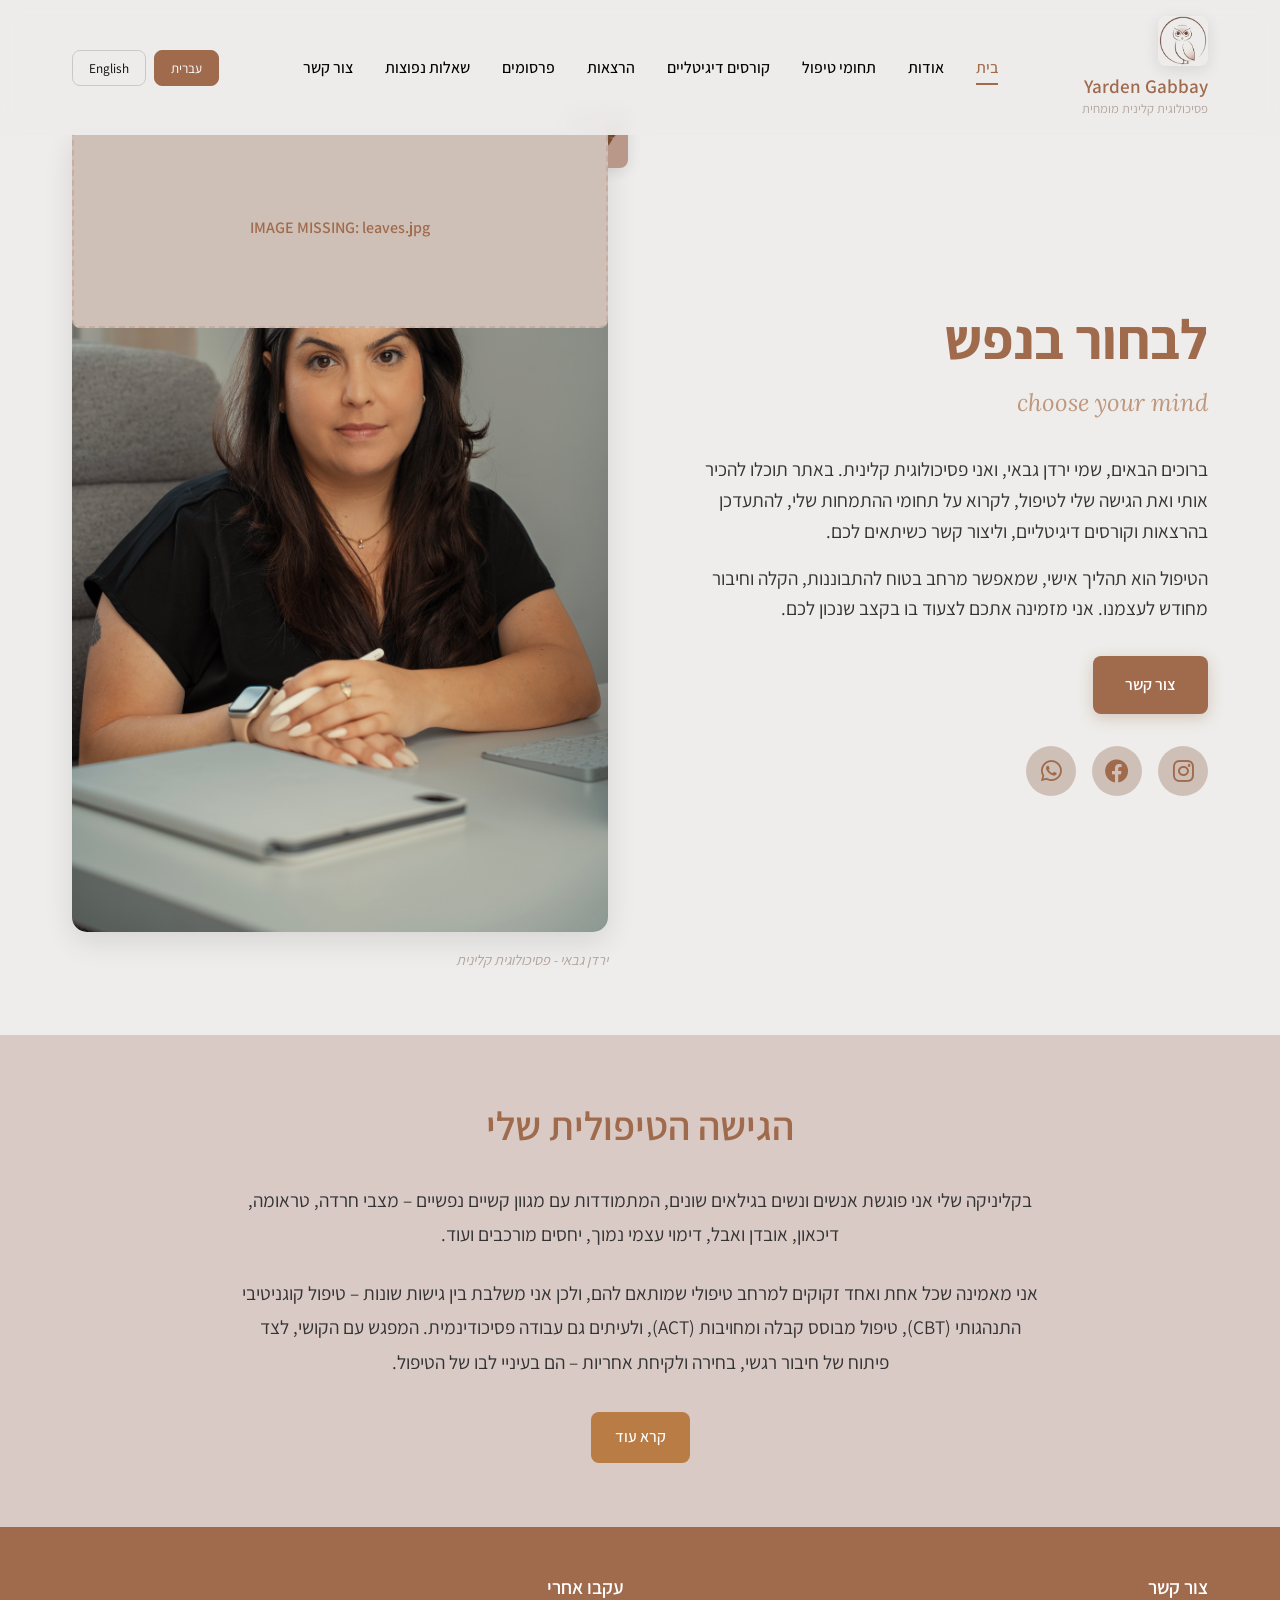
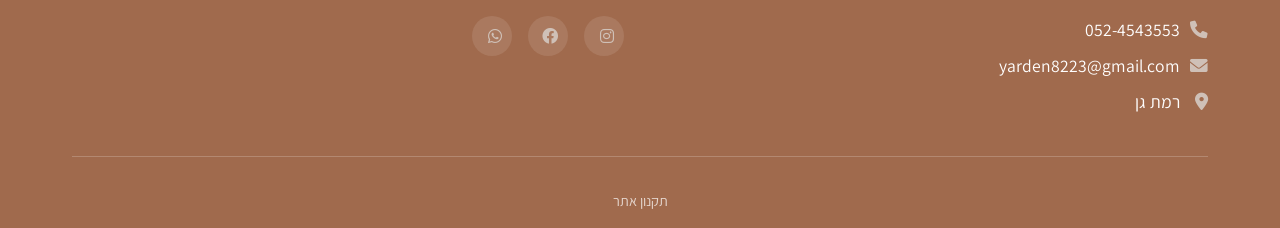
==== commit af1e8549: "remove newsletter" ====
--- a/index.html
+++ b/index.html
@@ -93,20 +93,7 @@
         </div>
     </section>
 
-    <!-- Newsletter Section -->
-    <section class="newsletter">
-        <div class="container">
-            <div class="newsletter-content">
-                <h3 data-en="Stay Updated" data-he="הישארו מעודכנים">הישארו מעודכנים</h3>
-                <p data-en="Subscribe to receive updates on new lectures, digital courses, and professional content" data-he="הרשמו לקבלת עדכונים על הרצאות חדשות, קורסים דיגיטליים ותוכן מקצועי">הרשמו לקבלת עדכונים על הרצאות חדשות, קורסים דיגיטליים ותוכן מקצועי</p>
-                <form class="newsletter-form">
-                    <input type="text" placeholder="שם מלא" data-en-placeholder="Full Name" data-he-placeholder="שם מלא" required>
-                    <input type="email" placeholder="כתובת אימייל" data-en-placeholder="Email Address" data-he-placeholder="כתובת אימייל" required>
-                    <button type="submit" class="newsletter-btn" data-en="Subscribe" data-he="הרשמה">הרשמה</button>
-                </form>
-            </div>
-        </div>
-    </section>
+
 
     <!-- Footer -->
     <footer class="footer">
@@ -132,13 +119,7 @@
                         </a>
                     </div>
                 </div>
-                <div class="footer-section">
-                    <h4 data-en="Newsletter" data-he="ניוזלטר">ניוזלטר</h4>
-                    <form class="footer-newsletter">
-                        <input type="email" placeholder="אימייל" data-en-placeholder="Email" data-he-placeholder="אימייל" required>
-                        <button type="submit"><i class="fas fa-paper-plane"></i></button>
-                    </form>
-                </div>
+
             </div>
             <div class="footer-disclaimer">
                 <p><a href="terms.html" class="footer-link" data-en="Terms and Conditions" data-he="תקנון אתר">תקנון אתר</a></p>
--- a/assets/css/styles.css
+++ b/assets/css/styles.css
@@ -629,69 +629,7 @@
     transform: translateY(-2px);
 }
 
-/* Newsletter Section */
-.newsletter {
-    padding: var(--section-padding);
-    background: var(--accent-light);
-}
-
-.newsletter-content {
-    max-width: 600px;
-    margin: 0 auto;
-    text-align: center;
-}
-
-.newsletter-content h3 {
-    font-size: 2rem;
-    color: var(--accent-primary);
-    margin-bottom: 1rem;
-}
-
-.newsletter-content p {
-    font-size: 1.1rem;
-    margin-bottom: 2rem;
-    color: #333;
-}
-
-.newsletter-form {
-    display: flex;
-    gap: 1rem;
-    flex-wrap: wrap;
-    justify-content: center;
-}
-
-.newsletter-form input {
-    flex: 1;
-    min-width: 200px;
-    padding: 1rem;
-    border: 2px solid var(--border-color);
-    border-radius: var(--border-radius);
-    font-family: var(--font-hebrew);
-    font-size: 1rem;
-    transition: var(--transition);
-}
-
-.newsletter-form input:focus {
-    outline: none;
-    border-color: var(--accent-primary);
-}
-
-.newsletter-btn {
-    background: var(--accent-primary);
-    color: white;
-    border: none;
-    padding: 1rem 2rem;
-    border-radius: var(--border-radius);
-    font-family: var(--font-hebrew);
-    font-weight: 600;
-    cursor: pointer;
-    transition: var(--transition);
-}
-
-.newsletter-btn:hover {
-    background: var(--accent-hover);
-    transform: translateY(-2px);
-}
+
 
 /* Footer */
 .footer {
@@ -747,32 +685,7 @@
     transform: scale(1.1);
 }
 
-.footer-newsletter {
-    display: flex;
-    gap: 0.5rem;
-}
-
-.footer-newsletter input {
-    flex: 1;
-    padding: 0.8rem;
-    border: none;
-    border-radius: var(--border-radius);
-    font-family: var(--font-hebrew);
-}
-
-.footer-newsletter button {
-    background: var(--accent-light);
-    color: var(--accent-primary);
-    border: none;
-    padding: 0.8rem;
-    border-radius: var(--border-radius);
-    cursor: pointer;
-    transition: var(--transition);
-}
-
-.footer-newsletter button:hover {
-    background: white;
-}
+
 
 .footer-disclaimer {
     text-align: center;
@@ -902,13 +815,7 @@
         transform: rotate(-3deg);
     }
 
-    .newsletter-form {
-        flex-direction: column;
-    }
-
-    .newsletter-form input {
-        min-width: auto;
-    }
+
 
     .footer-content {
         grid-template-columns: 1fr;
@@ -1098,9 +1005,7 @@
     text-align: left;
 }
 
-[lang="en"] .newsletter-content {
-    text-align: left;
-}
+
 
 [lang="en"] .footer-content {
     flex-direction: row-reverse;
@@ -1367,63 +1272,7 @@
     font-size: 1.2rem;
 }
 
-.newsletter-signup {
-    background: var(--accent-light);
-    padding: 2rem;
-    border-radius: var(--border-radius);
-    margin-top: 2rem;
-}
-
-.newsletter-signup h3 {
-    color: var(--accent-primary);
-    font-size: 1.5rem;
-    margin-bottom: 1rem;
-}
-
-.newsletter-signup p {
-    color: #333;
-    margin-bottom: 1.5rem;
-}
-
-.courses-newsletter {
-    display: flex;
-    gap: 1rem;
-    flex-wrap: wrap;
-    justify-content: center;
-}
-
-.courses-newsletter input {
-    flex: 1;
-    min-width: 200px;
-    padding: 1rem;
-    border: 2px solid var(--border-color);
-    border-radius: var(--border-radius);
-    font-family: var(--font-hebrew);
-    font-size: 1rem;
-    transition: var(--transition);
-}
-
-.courses-newsletter input:focus {
-    outline: none;
-    border-color: var(--accent-primary);
-}
-
-.courses-newsletter .newsletter-btn {
-    background: var(--accent-primary);
-    color: white;
-    border: none;
-    padding: 1rem 2rem;
-    border-radius: var(--border-radius);
-    font-family: var(--font-hebrew);
-    font-weight: 600;
-    cursor: pointer;
-    transition: var(--transition);
-}
-
-.courses-newsletter .newsletter-btn:hover {
-    background: var(--accent-hover);
-    transform: translateY(-2px);
-}
+
 
 /* English Language Styles for Courses */
 [lang="en"] .features-list {
@@ -1447,45 +1296,7 @@
     text-align: center;
 }
 
-.lectures-newsletter {
-    display: flex;
-    gap: 1rem;
-    flex-wrap: wrap;
-    justify-content: center;
-}
-
-.lectures-newsletter input {
-    flex: 1;
-    min-width: 200px;
-    padding: 1rem;
-    border: 2px solid var(--border-color);
-    border-radius: var(--border-radius);
-    font-family: var(--font-hebrew);
-    font-size: 1rem;
-    transition: var(--transition);
-}
-
-.lectures-newsletter input:focus {
-    outline: none;
-    border-color: var(--accent-primary);
-}
-
-.lectures-newsletter .newsletter-btn {
-    background: var(--accent-primary);
-    color: white;
-    border: none;
-    padding: 1rem 2rem;
-    border-radius: var(--border-radius);
-    font-family: var(--font-hebrew);
-    font-weight: 600;
-    cursor: pointer;
-    transition: var(--transition);
-}
-
-.lectures-newsletter .newsletter-btn:hover {
-    background: var(--accent-hover);
-    transform: translateY(-2px);
-}
+
 
 /* Publications Page Styles */
 .publications-hero {
@@ -2618,7 +2429,7 @@
 } 
 
 /* Terms and Conditions Page Styles */
-.page-header {
+.terms-page .page-header {
     background: linear-gradient(135deg, var(--accent-primary), var(--accent-secondary));
     color: white;
     padding: 120px 0 4rem;
@@ -2627,7 +2438,7 @@
     overflow: hidden;
 }
 
-.page-header::before {
+.terms-page .page-header::before {
     content: '';
     position: absolute;
     top: 0;
@@ -2639,7 +2450,7 @@
     z-index: 1;
 }
 
-.page-header .container {
+.terms-page .page-header .container {
     position: relative;
     z-index: 2;
 }
@@ -2756,7 +2567,7 @@
 
 /* Responsive design for Terms page */
 @media (max-width: 768px) {
-    .page-header {
+    .terms-page .page-header {
         padding: 100px 0 3rem;
     }
     
@@ -2792,7 +2603,7 @@
 }
 
 @media (max-width: 480px) {
-    .page-header {
+    .terms-page .page-header {
         padding: 80px 0 2rem;
     }
     
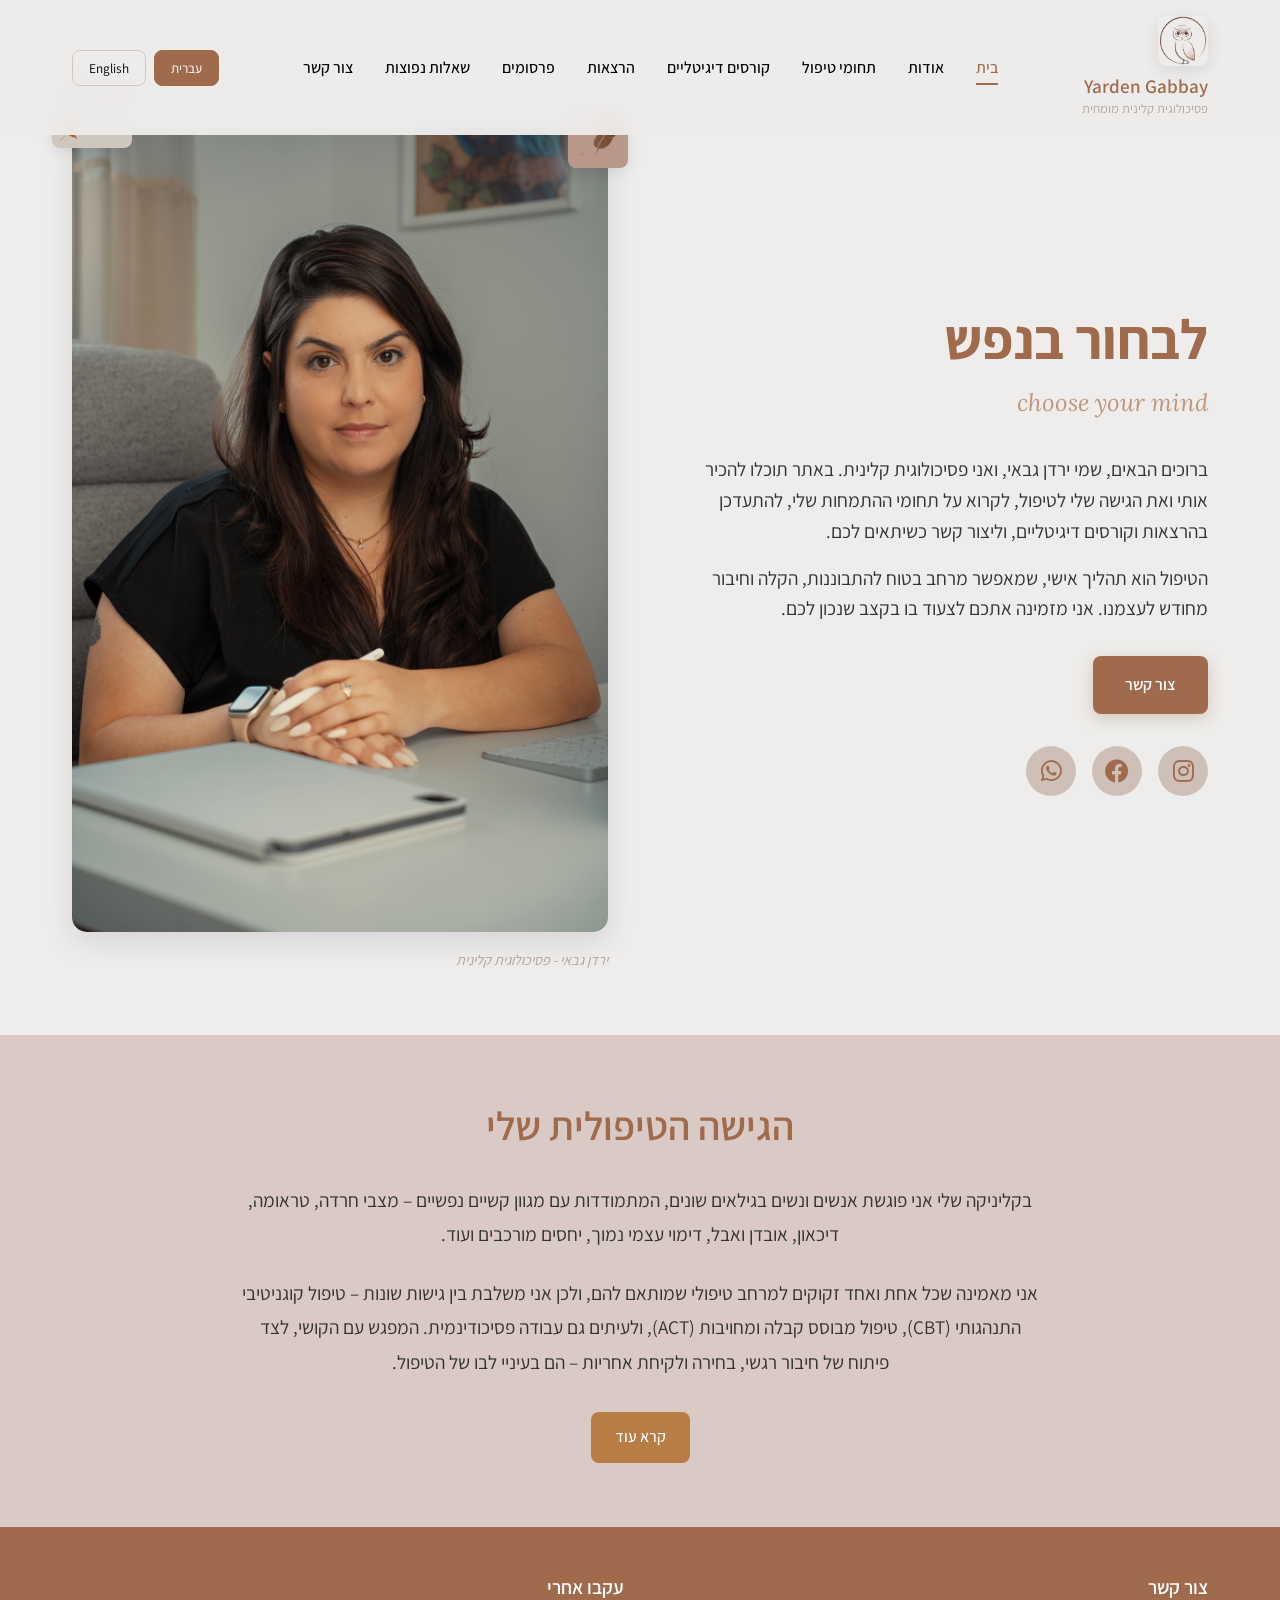
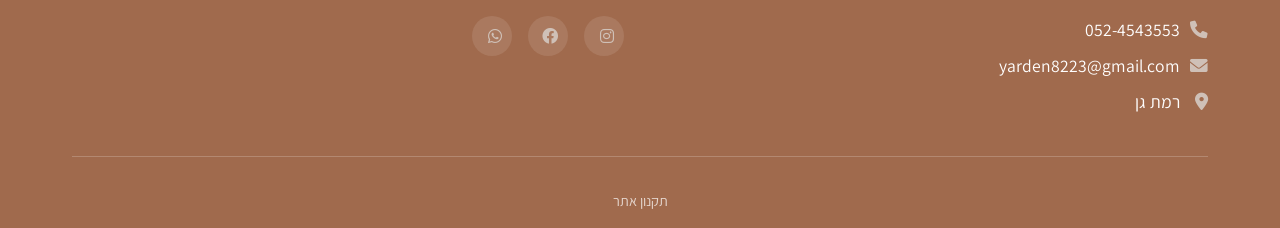
==== commit cc73ac26: "JPG" ====
--- a/index.html
+++ b/index.html
@@ -73,7 +73,7 @@
                 </figure>
                 <div class="decorative-elements">
                     <img src="assets/images/feather-pen.jpg" alt="" class="decorative-icon feather" loading="lazy">
-                    <img src="assets/images/leaves.jpg" alt="" class="decorative-icon leaves" loading="lazy">
+                    <img src="assets/images/leaves.JPG" alt="" class="decorative-icon leaves" loading="lazy">
                 </div>
             </div>
         </div>
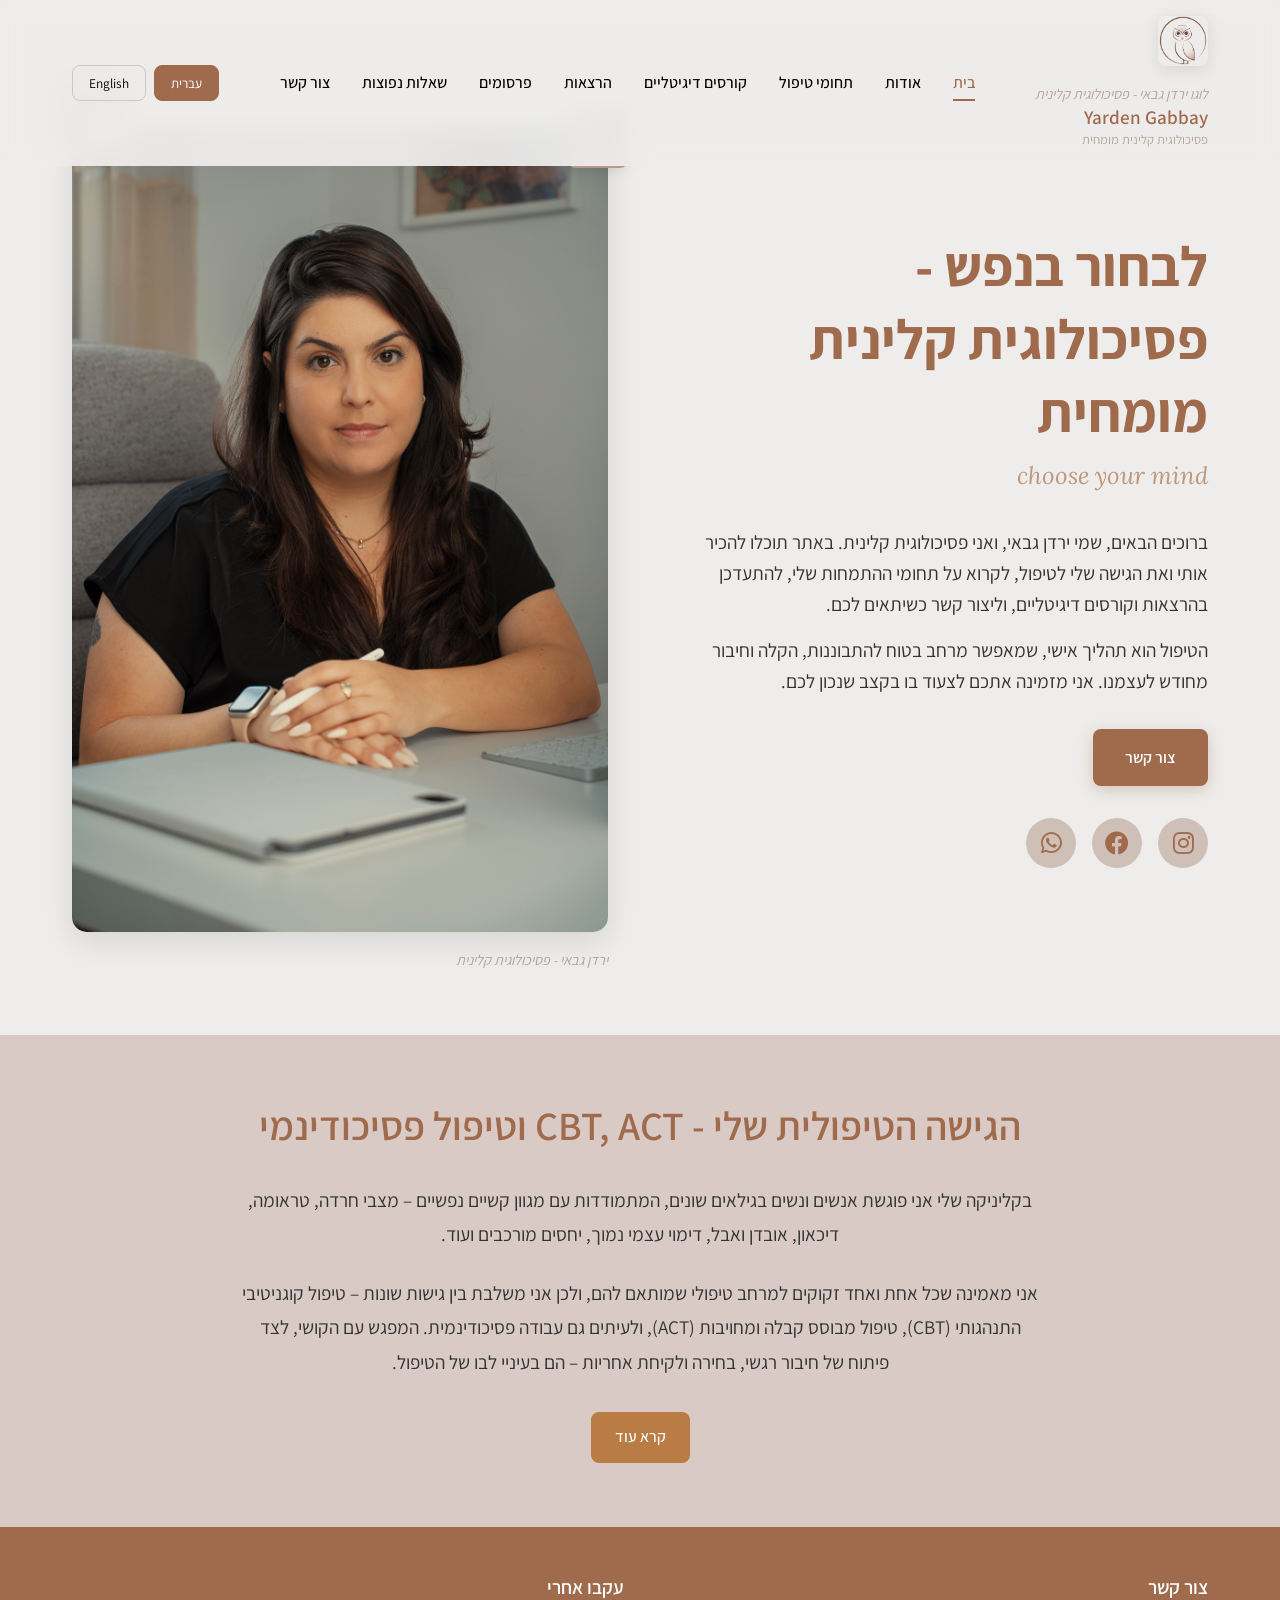
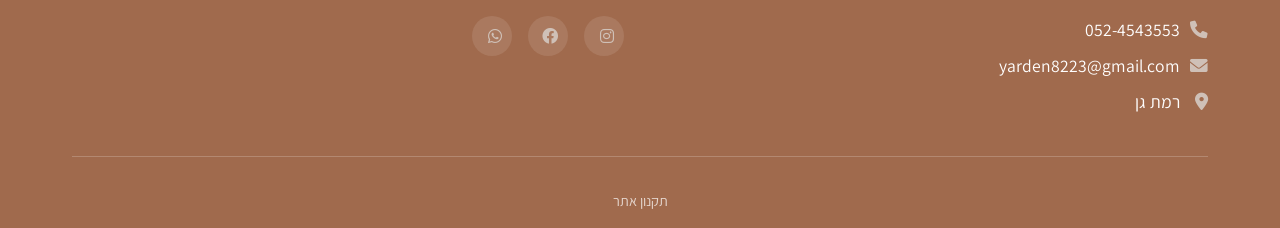
==== commit 61fa1bb5: "meta for google" ====
--- a/index.html
+++ b/index.html
@@ -1,19 +1,144 @@
 <!DOCTYPE html>
 <html lang="he" dir="rtl">
+    <!-- Accessibility -->
+<!-- Accessibility -->
 <head>
     <meta charset="UTF-8">
     <meta name="viewport" content="width=device-width, initial-scale=1.0">
     <title>ירדן גבאי - פסיכולוגית קלינית | Yarden Gabbay - Clinical Psychologist</title>
+    <meta name="description" content="ירדן גבאי - פסיכולוגית קלינית מומחית ברמת גן. טיפול בחרדה, דיכאון, טראומה, הדרכת הורים ובריאות האישה. CBT, ACT וטיפול פסיכודינמי. צרו קשר: 052-4543553">
+    <meta name="keywords" content="פסיכולוגית קלינית, טיפול נפשי, חרדה, דיכאון, טראומה, הדרכת הורים, CBT, ACT, רמת גן, ירדן גבאי">
+    <meta name="author" content="Yarden Gabbay">
+    <meta name="robots" content="index, follow">
+    <link rel="canonical" href="https://yardengabbay.com/">
+    
+    <!-- Open Graph Meta Tags -->
+    <meta property="og:title" content="ירדן גבאי - פסיכולוגית קלינית מומחית | Yarden Gabbay - Clinical Psychologist">
+    <meta property="og:description" content="פסיכולוגית קלינית מומחית ברמת גן. טיפול בחרדה, דיכאון, טראומה, הדרכת הורים ובריאות האישה. CBT, ACT וטיפול פסיכודינמי.">
+    <meta property="og:image" content="https://yardengabbay.com/assets/images/habait.jpg">
+    <meta property="og:url" content="https://yardengabbay.com/">
+    <meta property="og:type" content="website">
+    <meta property="og:locale" content="he_IL">
+    <meta property="og:site_name" content="Yarden Gabbay - Clinical Psychologist">
+    
+    <!-- Twitter Card Meta Tags -->
+    <meta name="twitter:card" content="summary_large_image">
+    <meta name="twitter:title" content="ירדן גבאי - פסיכולוגית קלינית מומחית">
+    <meta name="twitter:description" content="פסיכולוגית קלינית מומחית ברמת גן. טיפול בחרדה, דיכאון, טראומה, הדרכת הורים ובריאות האישה.">
+    <meta name="twitter:image" content="https://yardengabbay.com/assets/images/habait.jpg">
+    
+    <!-- Structured Data -->
+    <script type="application/ld+json">
+    {
+        "@context": "https://schema.org",
+        "@type": "Person",
+        "name": "Yarden Gabbay",
+        "alternateName": "ירדן גבאי",
+        "jobTitle": "Clinical Psychologist",
+        "description": "Licensed Clinical Psychologist specializing in anxiety, depression, trauma, parenting guidance, and women's health",
+        "url": "https://yardengabbay.com",
+        "image": "https://yardengabbay.com/assets/images/habait.jpg",
+        "telephone": "052-4543553",
+        "email": "yarden8223@gmail.com",
+        "address": {
+            "@type": "PostalAddress",
+            "addressLocality": "Ramat Gan",
+            "addressCountry": "IL"
+        },
+        "sameAs": [
+            "https://instagram.com/yarden.g.psychologist",
+            "https://www.facebook.com/yarden.g.psychologist"
+        ],
+        "hasCredential": {
+            "@type": "EducationalOccupationalCredential",
+            "credentialCategory": "degree",
+            "educationalLevel": "Master's degree",
+            "about": "Clinical Psychology"
+        },
+        "knowsAbout": [
+            "Cognitive Behavioral Therapy",
+            "Acceptance and Commitment Therapy",
+            "Trauma Therapy",
+            "Anxiety Treatment",
+            "Depression Treatment",
+            "Parenting Guidance",
+            "Women's Health"
+        ]
+    }
+    </script>
+    
     <link rel="stylesheet" href="assets/css/styles.css">
-    <link href="https://fonts.googleapis.com/css2?family=Assistant:wght@300;400;600;700&family=Lora:ital,wght@0,400;0,600;1,400&family=Open+Sans:wght@300;400;600&display=swap" rel="stylesheet">
-    <link rel="stylesheet" href="https://cdnjs.cloudflare.com/ajax/libs/font-awesome/6.0.0/css/all.min.css">
+    <link href="https://fonts.googleapis.com/css2?family=Assistant:wght@300;400;600;700&family=Lora:ital,wght@0,400;0,600;1,400&family=Open+Sans:wght@300;400;600&display=swap" rel="stylesheet" media="print" onload="this.media='all'">
+    <noscript><link href="https://fonts.googleapis.com/css2?family=Assistant:wght@300;400;600;700&family=Lora:ital,wght@0,400;0,600;1,400&family=Open+Sans:wght@300;400;600&display=swap" rel="stylesheet"></noscript>
+    <link rel="stylesheet" href="https://cdnjs.cloudflare.com/ajax/libs/font-awesome/6.0.0/css/all.min.css" media="print" onload="this.media='all'">
+    <noscript><link rel="stylesheet" href="https://cdnjs.cloudflare.com/ajax/libs/font-awesome/6.0.0/css/all.min.css"></noscript>
+    <script>
+        window.args = {
+            sitekey   : '11dd73d4c0ea2bedcdd41e8923ac0d0f',
+            position  : 'Left',
+            container : '',
+            icon : '',
+            access : 'https://vee-crm.com',
+            styles : {
+                primary_color: '#b99134',
+                secondary_color: '#fcecc8',
+                background_color: '#f6f6f6',
+                primary_text_color: '#636363',
+                headers_text_color: '#efc7a7',
+                primary_font_size: 14,
+                slider_left_color:  '#ce9162',
+                slider_right_color:  '#170a01',
+                icon_vertical_position: 'top',
+                icon_offset_top: 100,
+                icon_offset_bottom: 0,
+                highlight_focus_color: '#e3c47b',
+                toggler_icon_color: '#ffffff',
+            },
+            links : {
+                acc_policy: '',
+                additional_link: 'https://vee.co.il/pricing/'
+            },
+            options : {
+                open: false,
+                aaa: false,
+                hide_tablet: false,
+                hide_mobile: false,
+                button_size_tablet: 44,
+                button_size_mobile: 34,
+                position_tablet: 'Right',
+                position_mobile: 'Right',
+                icon_vertical_position_tablet: 'top',
+                icon_vertical_position_mobile: 'top',
+                icon_offset_top_tablet: 100,
+                icon_offset_bottom_tablet: 0,
+                icon_offset_top_mobile: 100,
+                icon_offset_bottom_mobile: 0,
+                keyboard_shortcut: true,
+                hide_purchase_link: false,
+                display_checkmark_icon: false,
+                active_toggler_color: '#118f38'
+            },
+            exclude : []
+        };
+        
+        (function(doc, head, body){
+            var embed = doc.createElement('script');
+            embed.src = window.args['access'] + '/js/';
+            embed.defer = true;
+            embed.crossOrigin = 'anonymous';
+            embed.setAttribute('data-cfasync', true );
+            body? body.appendChild(embed) : head.appendChild(embed);
+        })(document, document.head, document.body);
+        </script>
+        
+        
 </head>
 <body>
     <!-- Navigation -->
     <nav class="navbar">
         <div class="nav-container">
             <div class="nav-logo">
-                <img src="assets/images/logo.png" class="logo-image">
+                <img src="assets/images/logo.png" alt="לוגו ירדן גבאי - פסיכולוגית קלינית" class="logo-image">
                 <div class="logo-text">
                     <h2>Yarden Gabbay</h2>
                     <p data-en="Clinical Psychologist Specialist" data-he="פסיכולוגית קלינית מומחית">פסיכולוגית קלינית מומחית</p>
@@ -45,7 +170,7 @@
     <section class="hero">
         <div class="hero-container">
             <div class="hero-content">
-                <h1 class="hero-title" data-en="choose your mind" data-he="לבחור בנפש">לבחור בנפש</h1>
+                                    <h1 class="hero-title" data-en="choose your mind" data-he="לבחור בנפש - פסיכולוגית קלינית מומחית">לבחור בנפש - פסיכולוגית קלינית מומחית</h1>
                 <div class="hero-subtitle" data-en="לבחור בנפש" data-he="choose your mind">choose your mind</div>
                 <div class="hero-text">
                     <p data-en="Welcome, I'm Yarden Gabbay, a Clinical Psychologist. Here on the website, you can learn about my therapeutic approach, explore areas of specialization, stay updated on lectures and digital courses, and reach out when the time feels right." data-he="ברוכים הבאים, שמי ירדן גבאי, ואני פסיכולוגית קלינית. באתר תוכלו להכיר אותי ואת הגישה שלי לטיפול, לקרוא על תחומי ההתמחות שלי, להתעדכן בהרצאות וקורסים דיגיטליים, וליצור קשר כשיתאים לכם.">ברוכים הבאים, שמי ירדן גבאי, ואני פסיכולוגית קלינית. באתר תוכלו להכיר אותי ואת הגישה שלי לטיפול, לקרוא על תחומי ההתמחות שלי, להתעדכן בהרצאות וקורסים דיגיטליים, וליצור קשר כשיתאים לכם.</p>
@@ -68,7 +193,7 @@
             </div>
             <div class="hero-visual">
                 <figure>
-                    <img src="assets/images/habait.jpg" alt="Yarden Gabbay - Clinical Psychologist" class="hero-image" loading="lazy">
+                    <img src="assets/images/habait.jpg" alt="ירדן גבאי - פסיכולוגית קלינית מומחית ברמת גן, טיפול בחרדה ודיכאון" class="hero-image" loading="lazy">
                     <figcaption>ירדן גבאי - פסיכולוגית קלינית</figcaption>
                 </figure>
                 <div class="decorative-elements">
@@ -83,7 +208,7 @@
     <section class="intro">
         <div class="container">
             <div class="intro-content">
-                <h2 class="section-title" data-en="My Therapeutic Approach" data-he="הגישה הטיפולית שלי">הגישה הטיפולית שלי</h2>
+                <h2 class="section-title" data-en="My Therapeutic Approach" data-he="הגישה הטיפולית שלי - CBT, ACT וטיפול פסיכודינמי">הגישה הטיפולית שלי - CBT, ACT וטיפול פסיכודינמי</h2>
                 <div class="intro-text">
                     <p data-en="In my clinic, I meet people of various ages who are dealing with a range of psychological difficulties – anxiety states, trauma, depression, loss and grief, low self-esteem, complex relationships, and more." data-he="בקליניקה שלי אני פוגשת אנשים ונשים בגילאים שונים, המתמודדות עם מגוון קשיים נפשיים – מצבי חרדה, טראומה, דיכאון, אובדן ואבל, דימוי עצמי נמוך, יחסים מורכבים ועוד.">בקליניקה שלי אני פוגשת אנשים ונשים בגילאים שונים, המתמודדות עם מגוון קשיים נפשיים – מצבי חרדה, טראומה, דיכאון, אובדן ואבל, דימוי עצמי נמוך, יחסים מורכבים ועוד.</p>
                     <p data-en="I believe that each person needs a therapeutic space that is tailored to them, and therefore I combine different approaches – Cognitive Behavioral Therapy (CBT), Acceptance and Commitment Therapy (ACT), and sometimes also psychodynamic work. Meeting with difficulty, alongside developing emotional connection, choice, and taking responsibility – these are, in my view, the heart of therapy." data-he="אני מאמינה שכל אחת ואחד זקוקים למרחב טיפולי שמותאם להם, ולכן אני משלבת בין גישות שונות – טיפול קוגניטיבי התנהגותי (CBT), טיפול מבוסס קבלה ומחויבות (ACT), ולעיתים גם עבודה פסיכודינמית. המפגש עם הקושי, לצד פיתוח של חיבור רגשי, בחירה ולקיחת אחריות – הם בעיניי לבו של הטיפול.">אני מאמינה שכל אחת ואחד זקוקים למרחב טיפולי שמותאם להם, ולכן אני משלבת בין גישות שונות – טיפול קוגניטיבי התנהגותי (CBT), טיפול מבוסס קבלה ומחויבות (ACT), ולעיתים גם עבודה פסיכודינמית. המפגש עם הקושי, לצד פיתוח של חיבור רגשי, בחירה ולקיחת אחריות – הם בעיניי לבו של הטיפול.</p>
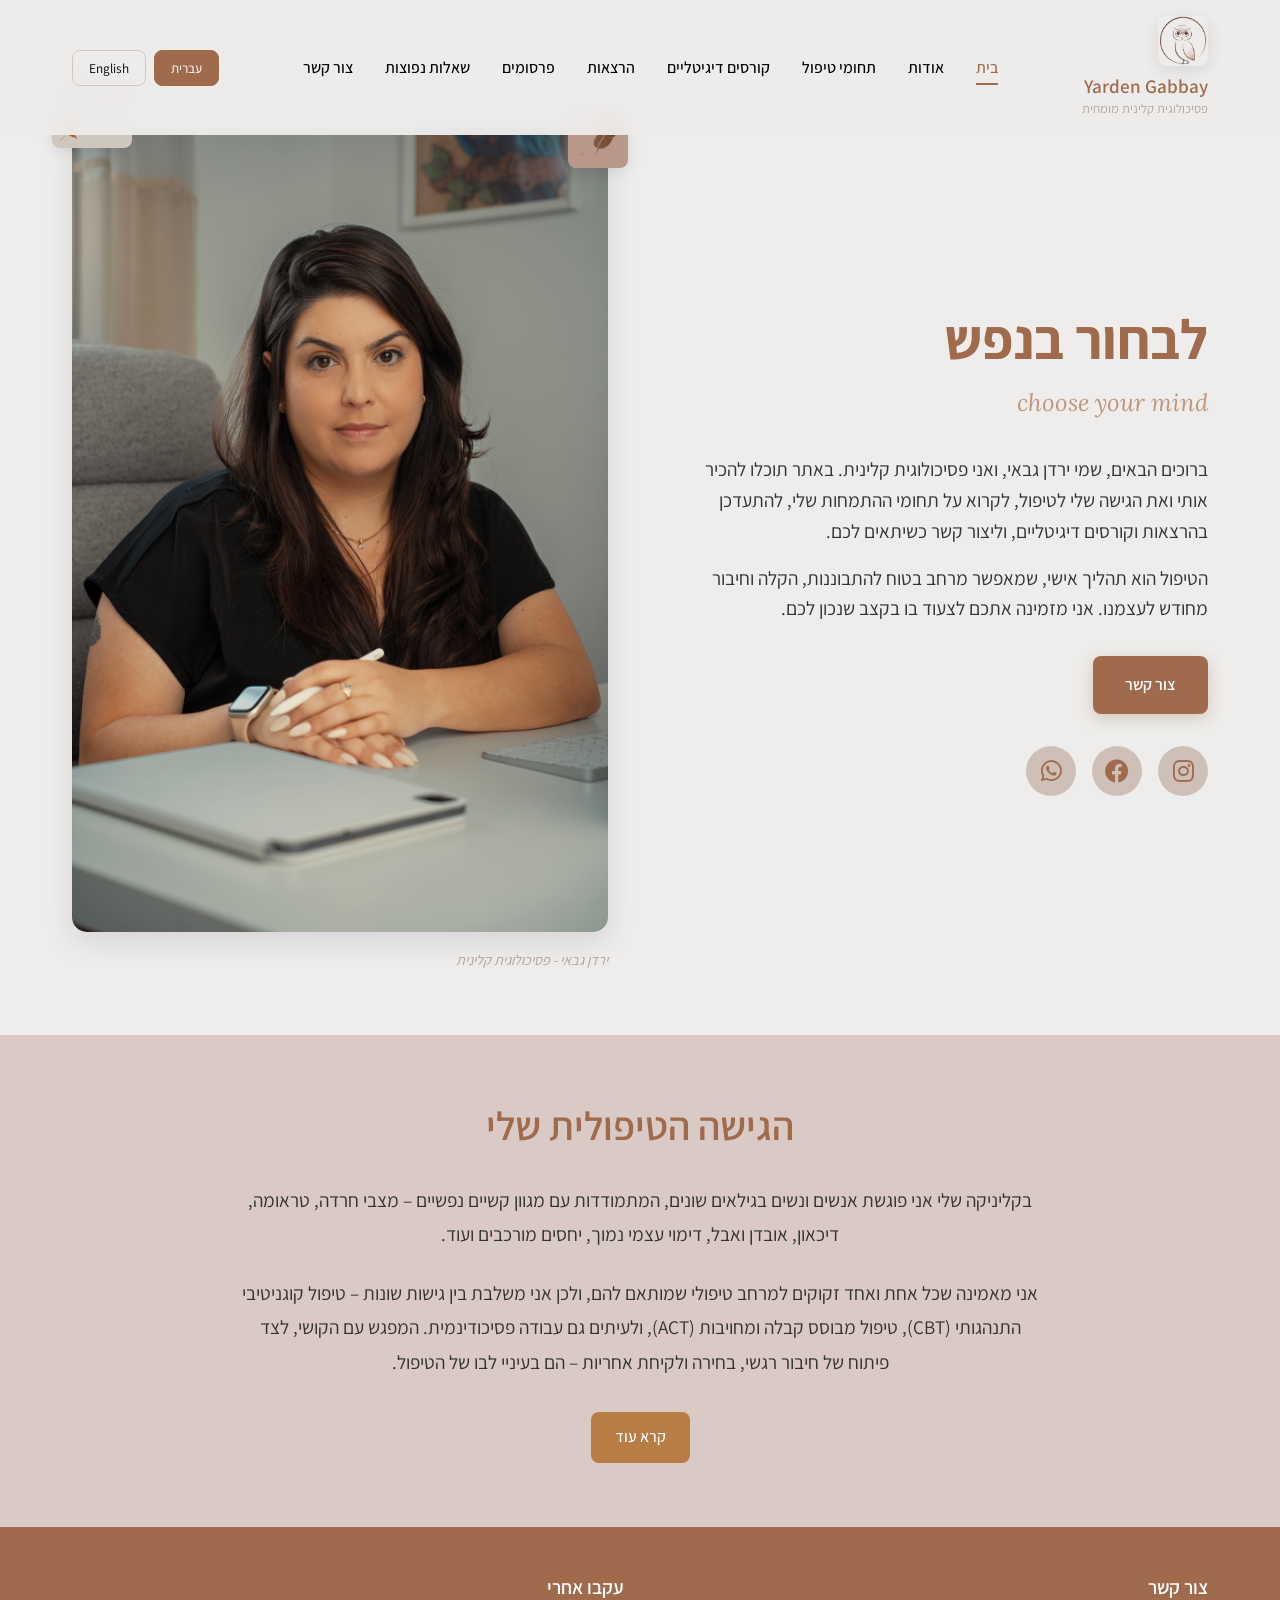
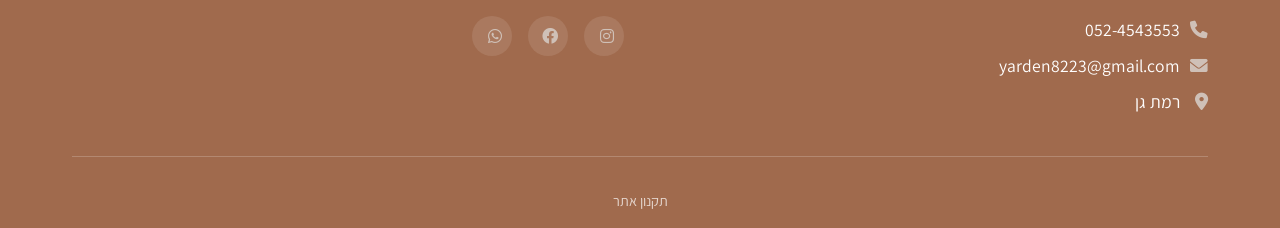
==== commit 0ebcfc0b: "fix cursor adding junk" ====
--- a/index.html
+++ b/index.html
@@ -68,10 +68,9 @@
     </script>
     
     <link rel="stylesheet" href="assets/css/styles.css">
-    <link href="https://fonts.googleapis.com/css2?family=Assistant:wght@300;400;600;700&family=Lora:ital,wght@0,400;0,600;1,400&family=Open+Sans:wght@300;400;600&display=swap" rel="stylesheet" media="print" onload="this.media='all'">
-    <noscript><link href="https://fonts.googleapis.com/css2?family=Assistant:wght@300;400;600;700&family=Lora:ital,wght@0,400;0,600;1,400&family=Open+Sans:wght@300;400;600&display=swap" rel="stylesheet"></noscript>
-    <link rel="stylesheet" href="https://cdnjs.cloudflare.com/ajax/libs/font-awesome/6.0.0/css/all.min.css" media="print" onload="this.media='all'">
-    <noscript><link rel="stylesheet" href="https://cdnjs.cloudflare.com/ajax/libs/font-awesome/6.0.0/css/all.min.css"></noscript>
+    <link href="https://fonts.googleapis.com/css2?family=Assistant:wght@300;400;600;700&family=Lora:ital,wght@0,400;0,600;1,400&family=Open+Sans:wght@300;400;600&display=swap" rel="stylesheet">
+
+    <link rel="stylesheet" href="https://cdnjs.cloudflare.com/ajax/libs/font-awesome/6.0.0/css/all.min.css">
     <script>
         window.args = {
             sitekey   : '11dd73d4c0ea2bedcdd41e8923ac0d0f',
@@ -138,7 +137,7 @@
     <nav class="navbar">
         <div class="nav-container">
             <div class="nav-logo">
-                <img src="assets/images/logo.png" alt="לוגו ירדן גבאי - פסיכולוגית קלינית" class="logo-image">
+                <img src="assets/images/logo.png" class="logo-image">
                 <div class="logo-text">
                     <h2>Yarden Gabbay</h2>
                     <p data-en="Clinical Psychologist Specialist" data-he="פסיכולוגית קלינית מומחית">פסיכולוגית קלינית מומחית</p>
@@ -170,7 +169,7 @@
     <section class="hero">
         <div class="hero-container">
             <div class="hero-content">
-                                    <h1 class="hero-title" data-en="choose your mind" data-he="לבחור בנפש - פסיכולוגית קלינית מומחית">לבחור בנפש - פסיכולוגית קלינית מומחית</h1>
+                <h1 class="hero-title" data-en="choose your mind" data-he="לבחור בנפש">לבחור בנפש</h1>
                 <div class="hero-subtitle" data-en="לבחור בנפש" data-he="choose your mind">choose your mind</div>
                 <div class="hero-text">
                     <p data-en="Welcome, I'm Yarden Gabbay, a Clinical Psychologist. Here on the website, you can learn about my therapeutic approach, explore areas of specialization, stay updated on lectures and digital courses, and reach out when the time feels right." data-he="ברוכים הבאים, שמי ירדן גבאי, ואני פסיכולוגית קלינית. באתר תוכלו להכיר אותי ואת הגישה שלי לטיפול, לקרוא על תחומי ההתמחות שלי, להתעדכן בהרצאות וקורסים דיגיטליים, וליצור קשר כשיתאים לכם.">ברוכים הבאים, שמי ירדן גבאי, ואני פסיכולוגית קלינית. באתר תוכלו להכיר אותי ואת הגישה שלי לטיפול, לקרוא על תחומי ההתמחות שלי, להתעדכן בהרצאות וקורסים דיגיטליים, וליצור קשר כשיתאים לכם.</p>
@@ -208,7 +207,7 @@
     <section class="intro">
         <div class="container">
             <div class="intro-content">
-                <h2 class="section-title" data-en="My Therapeutic Approach" data-he="הגישה הטיפולית שלי - CBT, ACT וטיפול פסיכודינמי">הגישה הטיפולית שלי - CBT, ACT וטיפול פסיכודינמי</h2>
+                <h2 class="section-title" data-en="My Therapeutic Approach" data-he="הגישה הטיפולית שלי">הגישה הטיפולית שלי</h2>
                 <div class="intro-text">
                     <p data-en="In my clinic, I meet people of various ages who are dealing with a range of psychological difficulties – anxiety states, trauma, depression, loss and grief, low self-esteem, complex relationships, and more." data-he="בקליניקה שלי אני פוגשת אנשים ונשים בגילאים שונים, המתמודדות עם מגוון קשיים נפשיים – מצבי חרדה, טראומה, דיכאון, אובדן ואבל, דימוי עצמי נמוך, יחסים מורכבים ועוד.">בקליניקה שלי אני פוגשת אנשים ונשים בגילאים שונים, המתמודדות עם מגוון קשיים נפשיים – מצבי חרדה, טראומה, דיכאון, אובדן ואבל, דימוי עצמי נמוך, יחסים מורכבים ועוד.</p>
                     <p data-en="I believe that each person needs a therapeutic space that is tailored to them, and therefore I combine different approaches – Cognitive Behavioral Therapy (CBT), Acceptance and Commitment Therapy (ACT), and sometimes also psychodynamic work. Meeting with difficulty, alongside developing emotional connection, choice, and taking responsibility – these are, in my view, the heart of therapy." data-he="אני מאמינה שכל אחת ואחד זקוקים למרחב טיפולי שמותאם להם, ולכן אני משלבת בין גישות שונות – טיפול קוגניטיבי התנהגותי (CBT), טיפול מבוסס קבלה ומחויבות (ACT), ולעיתים גם עבודה פסיכודינמית. המפגש עם הקושי, לצד פיתוח של חיבור רגשי, בחירה ולקיחת אחריות – הם בעיניי לבו של הטיפול.">אני מאמינה שכל אחת ואחד זקוקים למרחב טיפולי שמותאם להם, ולכן אני משלבת בין גישות שונות – טיפול קוגניטיבי התנהגותי (CBT), טיפול מבוסס קבלה ומחויבות (ACT), ולעיתים גם עבודה פסיכודינמית. המפגש עם הקושי, לצד פיתוח של חיבור רגשי, בחירה ולקיחת אחריות – הם בעיניי לבו של הטיפול.</p>
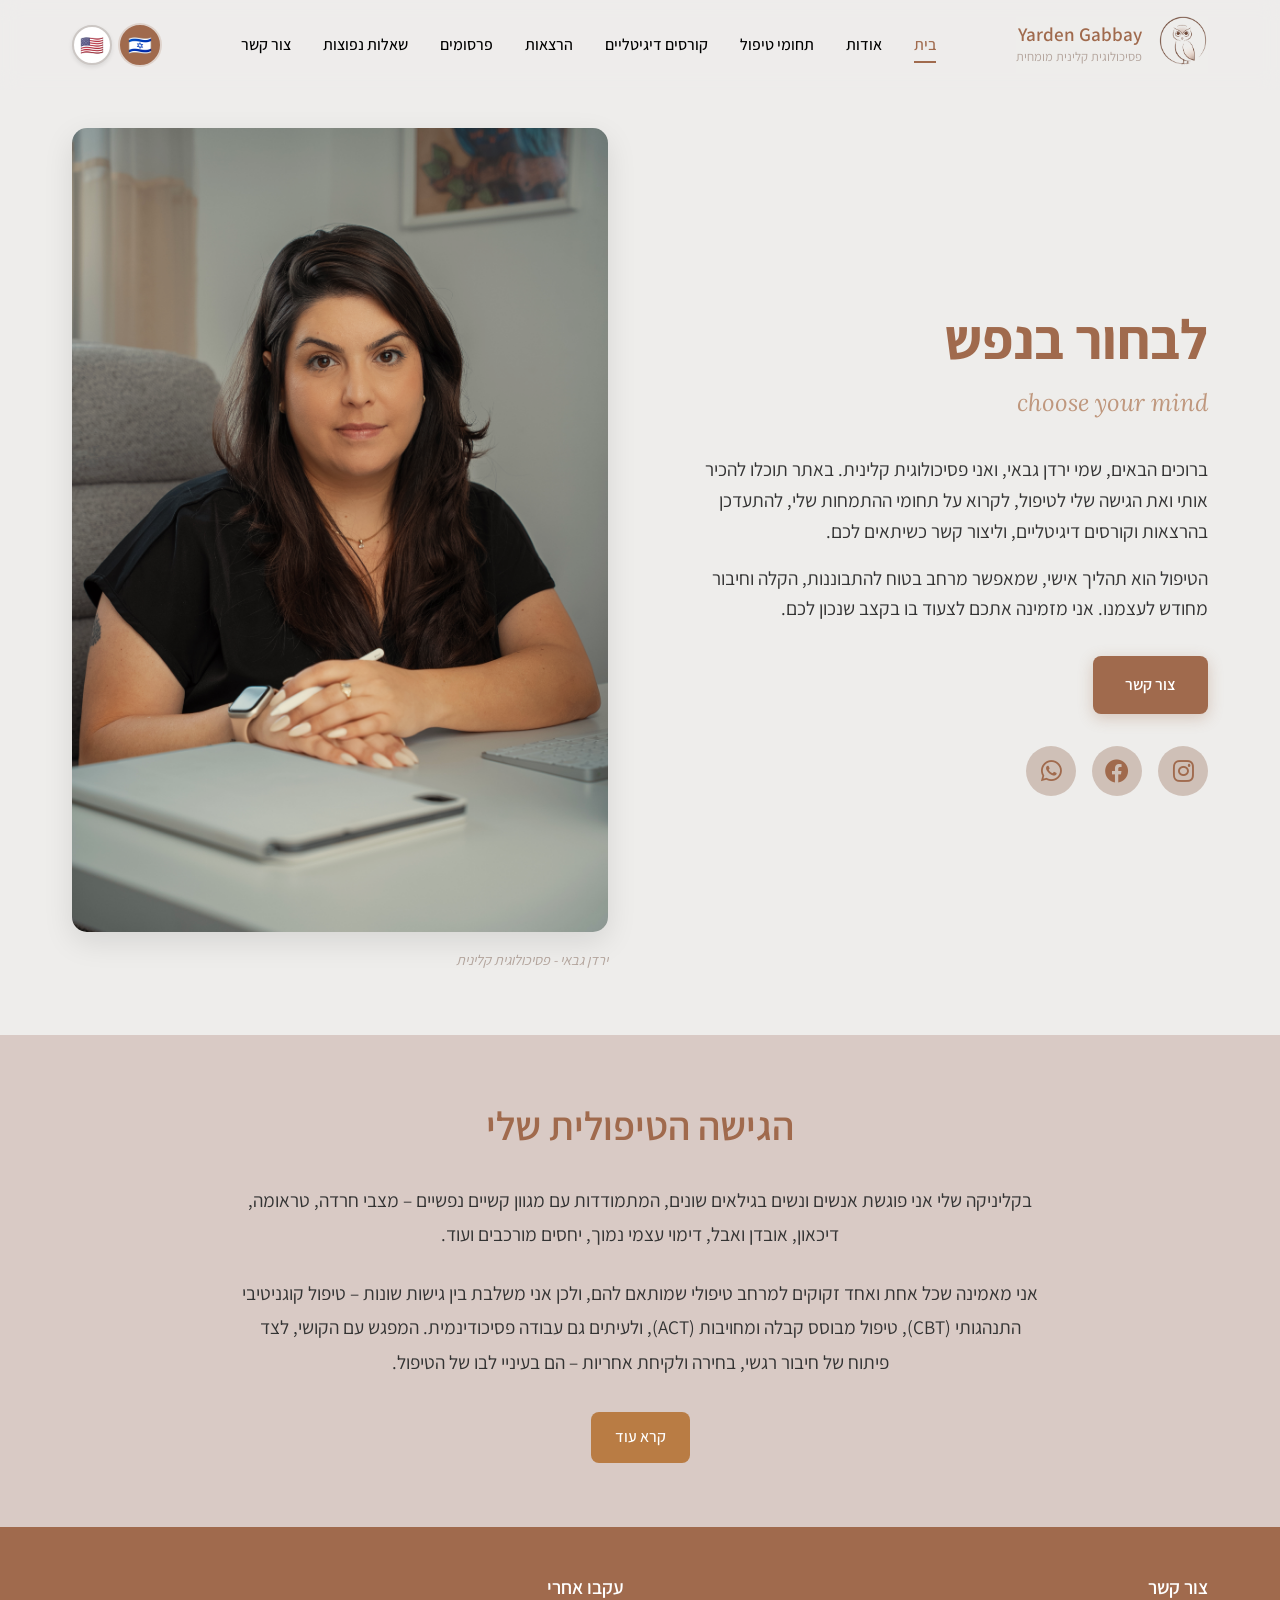
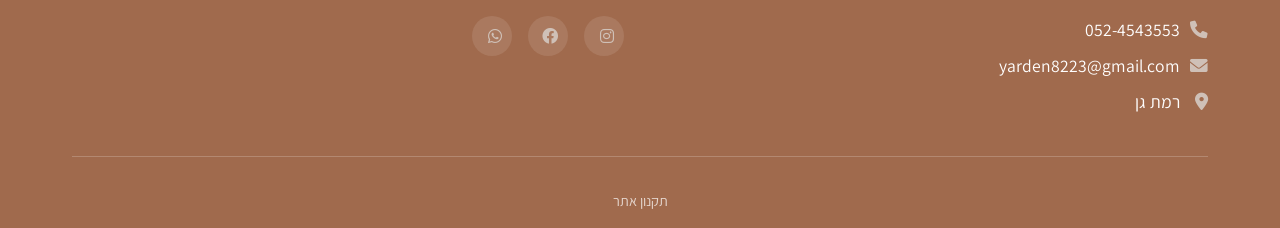
==== commit 7f0db5d5: "changes" ====
--- a/index.html
+++ b/index.html
@@ -159,8 +159,8 @@
                 <span class="bar"></span>
             </div>
             <div class="language-toggle">
-                <button class="lang-btn active" data-lang="he">עברית</button>
-                <button class="lang-btn" data-lang="en">English</button>
+                <button class="lang-btn flag-btn active" data-lang="he" title="עברית">🇮🇱</button>
+                <button class="lang-btn flag-btn" data-lang="en" title="English">🇺🇸</button>
             </div>
         </div>
     </nav>
--- a/assets/css/styles.css
+++ b/assets/css/styles.css
@@ -349,10 +349,6 @@
     align-items: center;
 }
 
-.nav-logo .logo-img {
-    height: 50px;
-    width: auto;
-}
 
 .nav-menu {
     display: flex;
@@ -423,6 +419,31 @@
     background: var(--accent-primary);
     color: white;
     border-color: var(--accent-primary);
+}
+
+/* Flag button styles */
+.flag-btn {
+    width: 40px;
+    height: 40px;
+    padding: 0;
+    border-radius: 50%;
+    display: flex;
+    align-items: center;
+    justify-content: center;
+    font-size: 1.2rem;
+    border: 2px solid var(--border-color);
+    background: white;
+    box-shadow: 0 2px 4px rgba(0, 0, 0, 0.1);
+}
+
+.flag-btn:hover {
+    transform: scale(1.1);
+    box-shadow: 0 4px 8px rgba(0, 0, 0, 0.15);
+}
+
+.flag-btn.active {
+    border-color: var(--accent-primary);
+    box-shadow: 0 0 0 2px rgba(160, 106, 77, 0.2);
 }
 
 /* Hero Section */
@@ -2038,11 +2059,31 @@
 }
 
 /* Logo and Navigation Enhancements */
+.nav-logo {
+    display: flex;
+    align-items: center;
+    gap: 1rem;
+    background: var(--bg-primary);
+    padding: 0;
+    border: none;
+    border-radius: 0;
+}
+
 .logo-image {
     height: 50px;
     width: auto;
     transition: all 0.3s ease;
     animation: fadeInUp 0.6s ease forwards;
+    object-fit: contain;
+    object-position: center;
+    max-width: none !important;
+    border-radius: 0 !important;
+    box-shadow: none !important;
+    filter: none !important;
+    background: var(--bg-primary) !important;
+    border: none !important;
+    padding: 0 !important;
+    margin: 0 !important;
 }
 
 .logo-image:hover {
@@ -2066,6 +2107,15 @@
     height: 40px;
     width: auto;
     margin-bottom: 1rem;
+    object-fit: contain;
+    object-position: center;
+    max-width: none !important;
+    border-radius: 0 !important;
+    box-shadow: none !important;
+    filter: none !important;
+    background: var(--bg-primary) !important;
+    border: none !important;
+    padding: 0 !important;
 }
 
 /* Language Toggle Enhancements */
